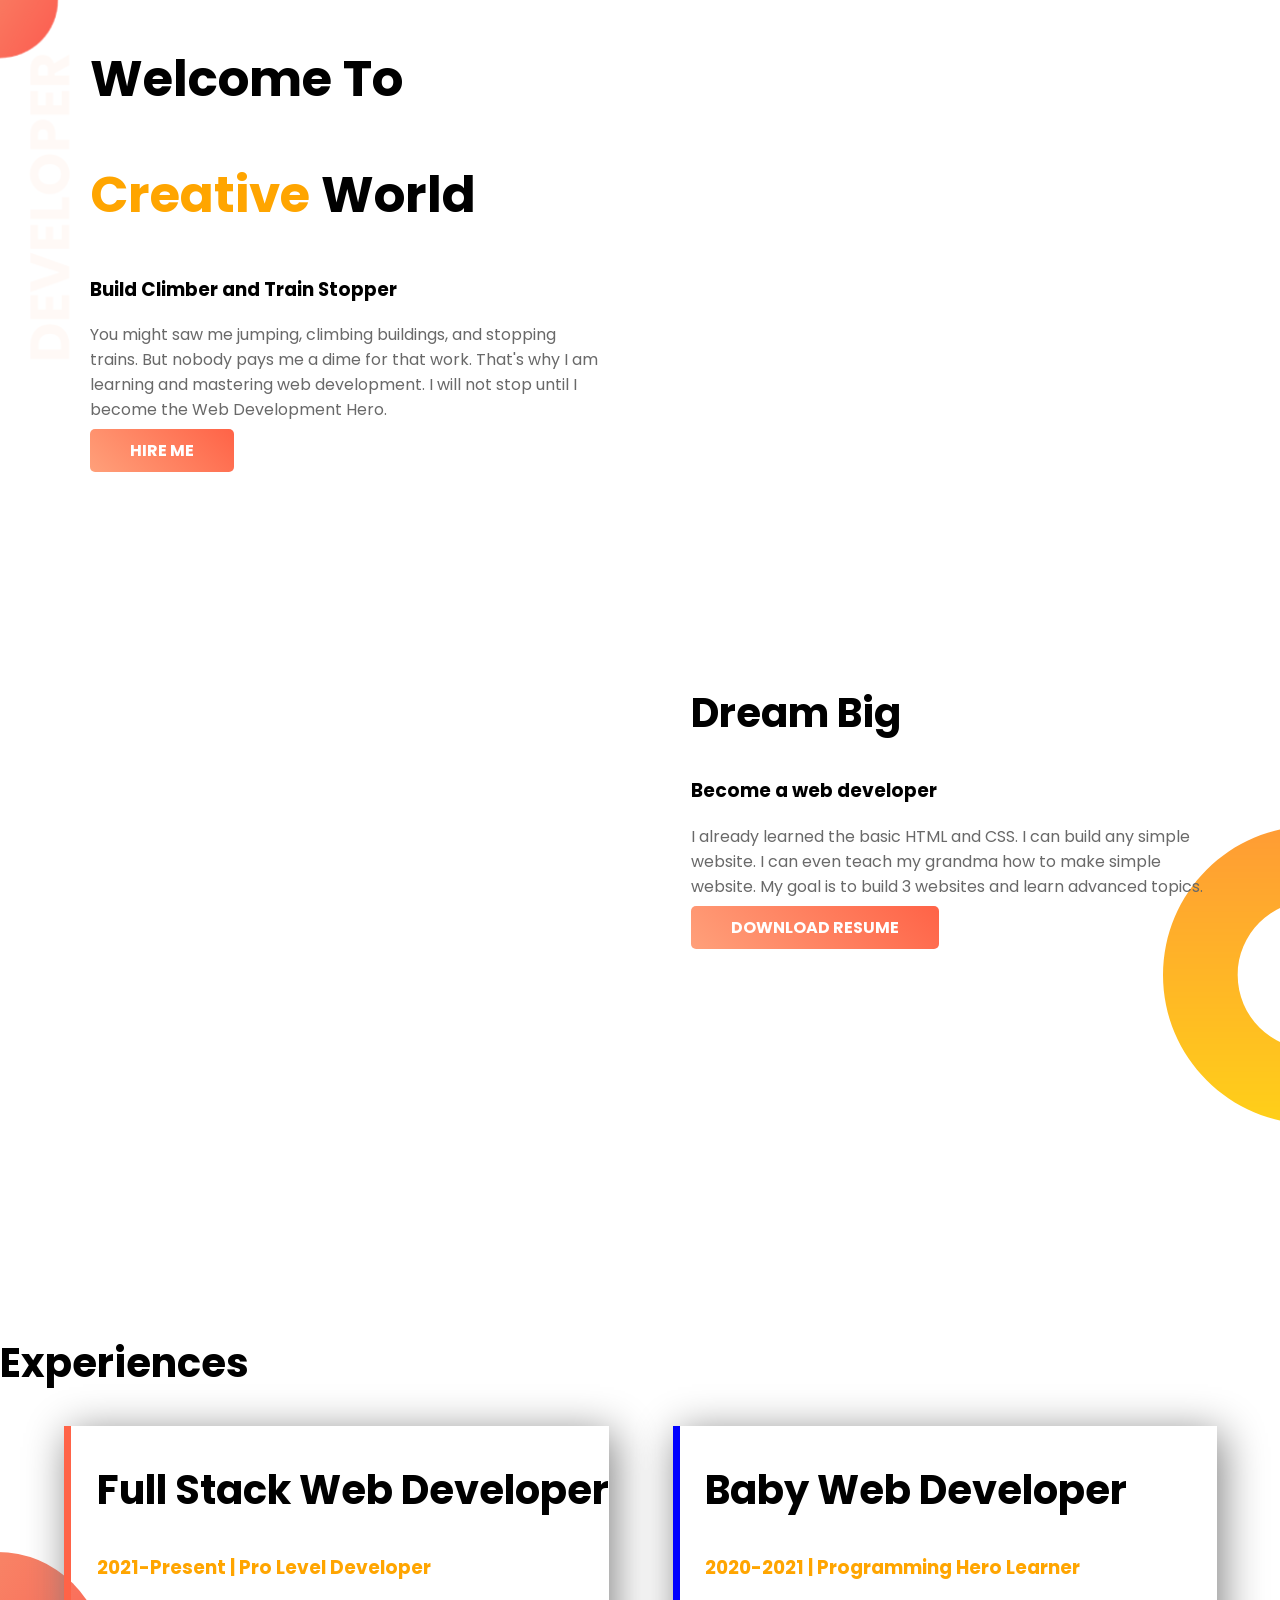
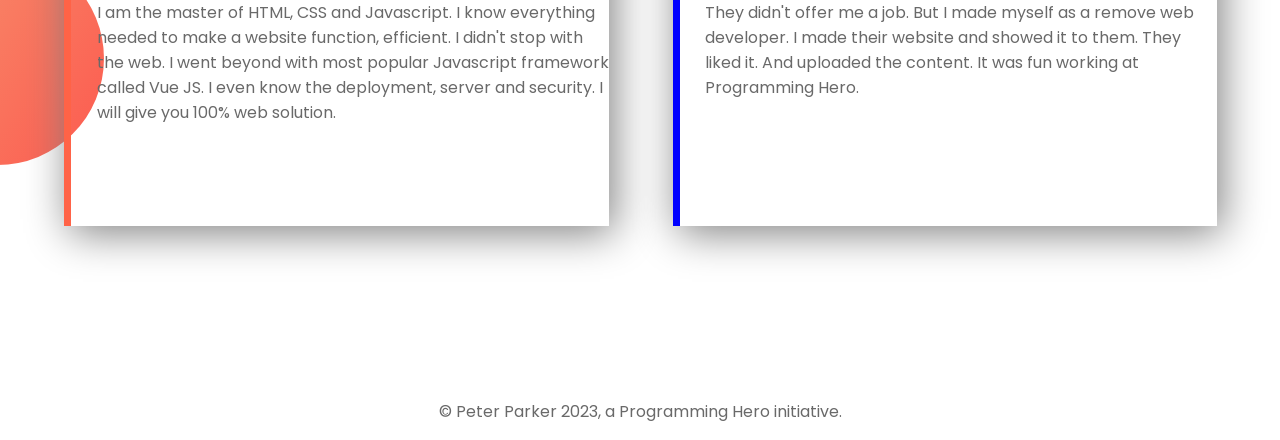
==== index.html @ ea823a9e "first commit" ====
<!DOCTYPE html>
<html lang="en">
<head>
    <meta charset="UTF-8">
    <meta name="viewport" content="width=device-width, initial-scale=1.0">
    <meta http-equiv="X-UA-Compatible" content="ie=edge">
    <title>SAYED RAMJAN ISLAM - Freelance Web Designer in Bangladesh</title>
    <link href="https://fonts.googleapis.com/css?family=Poppins&display=swap" rel="stylesheet">
    <link rel="stylesheet" href="style.css">
</head>
<body>
    <section class="top-banner">
        <div class="half-width">
            <h1>Welcome To</h1>
            <h1><span>Creative</span> World</h1>
            <h3>Build Climber and Train Stopper</h3>
            <p>You might saw me jumping, climbing buildings, and stopping trains. But nobody pays me a dime for that work. That's why I am learning and mastering web development. I will not stop until I become the Web Development Hero.</p>
            <a class="anchor-button" target="_blank" href="https://www.linkedin.com/company/programminghero/">HIRE ME</a>
        </div>
        <div class="half-width">
            <img src="images/jhankar.png" alt="">
        </div>
    </section>
    <section class="dream-area">
        <div class="half-width">
            <img src="images/jhankar2.png" alt="">
        </div>
        <div class="half-width">
            <h2>Dream Big</h2>
            <h3>Become a web developer</h3>
            <p>I already learned the basic HTML and CSS. I can build any simple website. I can even teach my grandma how to make simple website. My goal is to build 3 websites and learn advanced topics.</p>
            <a class="anchor-button" href="">DOWNLOAD RESUME</a>
        </div>
    </section>
    <section class="experience-area">
        <h2>Experiences</h2>
        <div class="half-width" id="full-stack">
            <h2>Full Stack Web Developer</h2>
            <h3>2021-Present | Pro Level Developer</h3>
            <p>I am the master of HTML, CSS and Javascript. I know everything needed to make a website function, efficient. I didn't stop with the web. I went beyond with most popular Javascript framework called Vue JS. I even know the deployment, server and security. I will give you 100% web solution.</p>
        </div>
        <div class="half-width" id="baby-web">
            <h2>Baby Web Developer</h2>
            <h3>2020-2021 | Programming Hero Learner</h3>
            <p>They didn't offer me a job. But I made myself as a remove web developer. I made their website and showed it to them. They liked it. And uploaded the content. It was fun working at Programming Hero.</p>
        </div>
    </section>
    <footer>
        <p>© Peter Parker 2023, a Programming Hero initiative.</p>
    </footer>
</body>
</html>
---- style.css ----
body{
    margin: 0;
    font-family: 'Poppins', sans-serif;
}
section{
    height: 500px;
    padding-bottom: 150px;
}
.top-banner{
    background-image: url("images/top-banner.png");
    background-repeat: no-repeat;
}
.half-width{
    width:40%;
    float: left;
    margin-left: 5%;
    padding-left: 2%;
}
h1{
    font-size: 50px;
}
h1 span{
    color: orange;
}
.half-width img{
    width: 100%;
}
.anchor-button{
    text-decoration: none;
    background: linear-gradient(45deg, lightsalmon, tomato);
    padding: 10px 40px;
    border-radius: 5px;
    color: white;
    font-weight: 700;
}
p{
    color: dimgray;
}
.dream-area{
    background-image: url("images/dream-bg.png");
    background-repeat: no-repeat;
    background-position: right;
}
h2{
    font-size: 40px;
}
.experience-area{
    background-image: url("images/exp-bg.png");
    background-repeat: no-repeat;
    background-position: left;
}
.experience-area h3{
    color: orange;
}

.experience-area div{
    box-shadow: 5px 7px 40px gray;
    height: 80%;
}
#full-stack{
    border-left: 7px solid tomato;
}
#baby-web{
    border-left: 7px solid;
    border-image: linear-gradient(blue 100%, cyan 100%);
    border-image-slice: 1;
}
footer p{
    text-align: center;
}
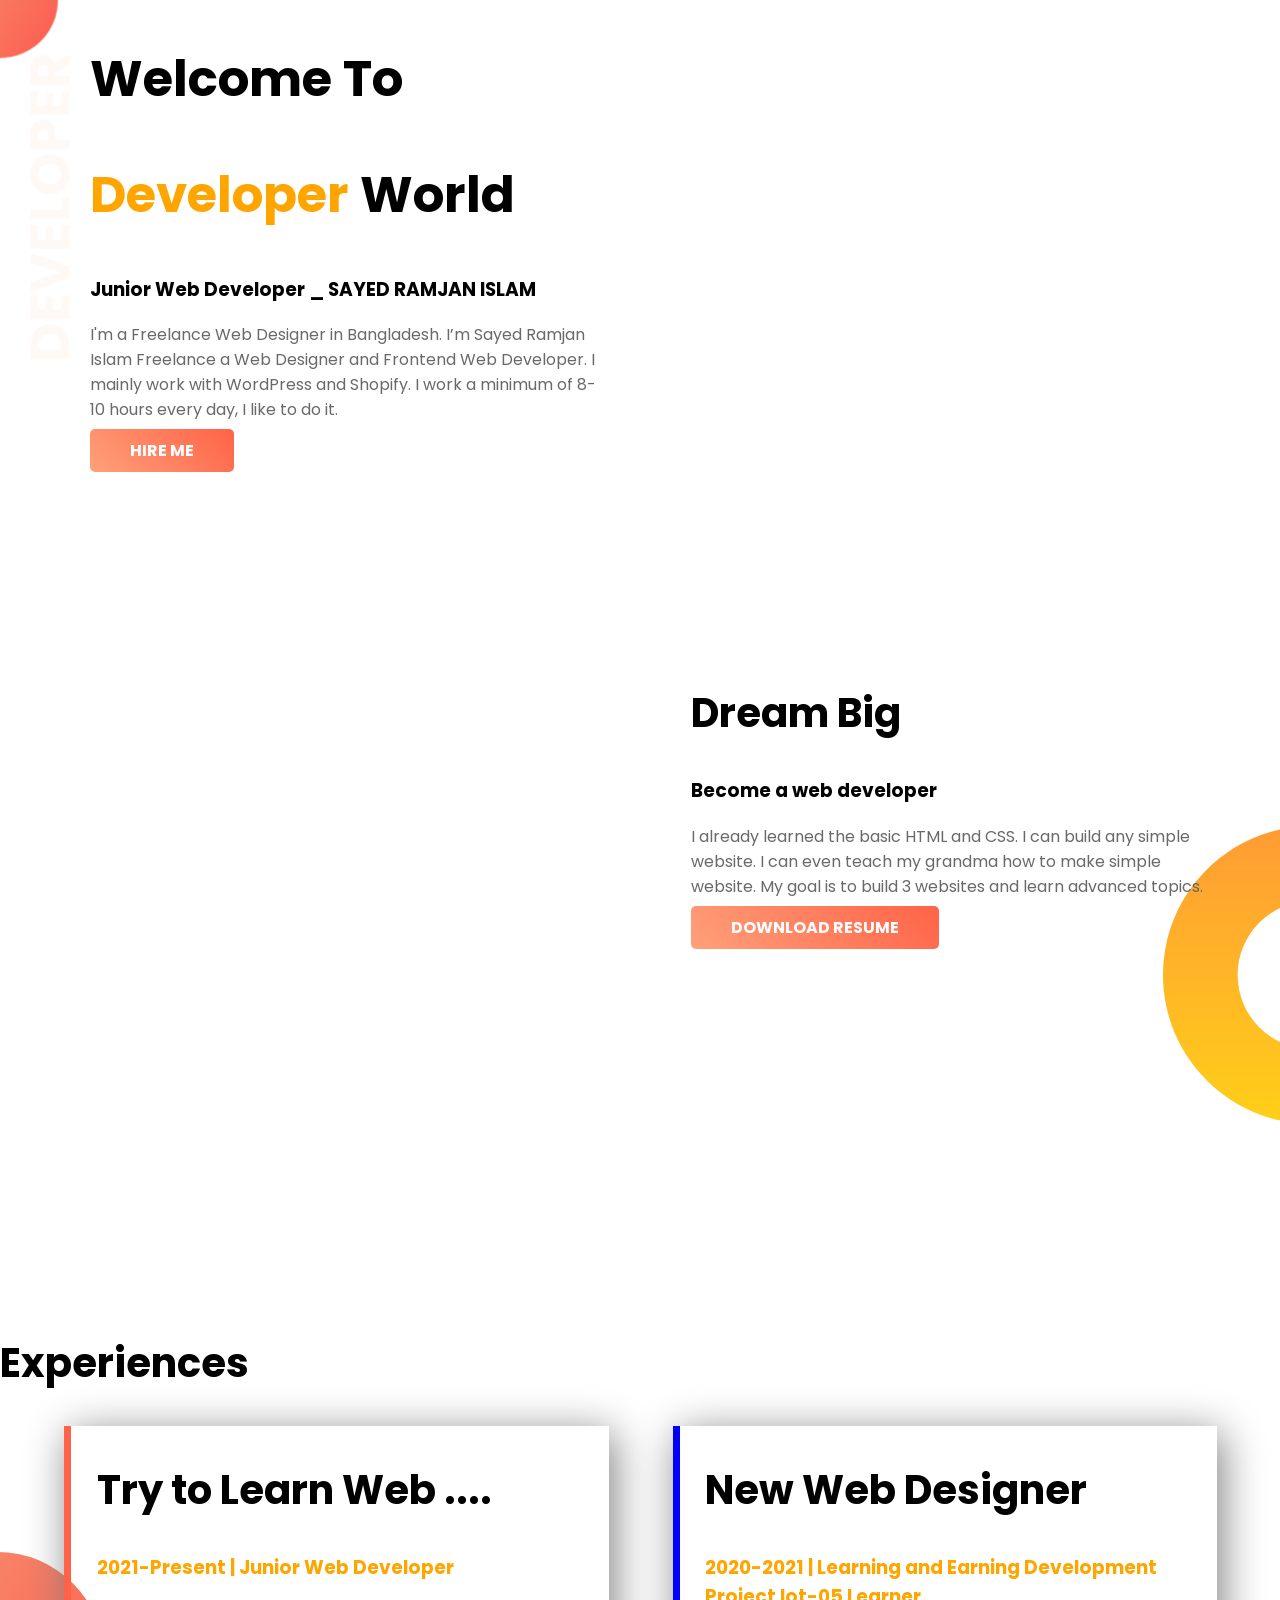
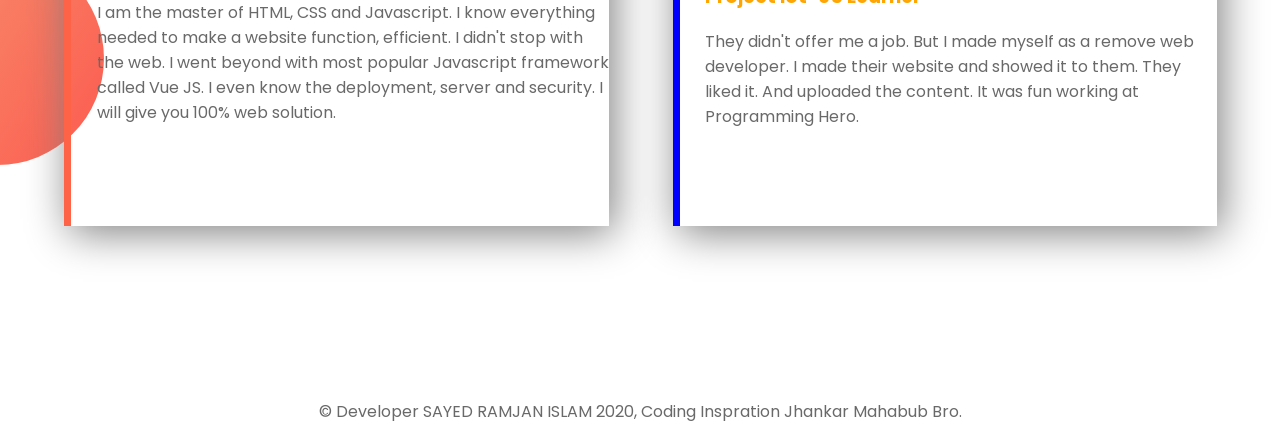
==== commit c108cd70: "first commit" ====
--- a/index.html
+++ b/index.html
@@ -12,10 +12,12 @@
     <section class="top-banner">
         <div class="half-width">
             <h1>Welcome To</h1>
-            <h1><span>Creative</span> World</h1>
-            <h3>Build Climber and Train Stopper</h3>
-            <p>You might saw me jumping, climbing buildings, and stopping trains. But nobody pays me a dime for that work. That's why I am learning and mastering web development. I will not stop until I become the Web Development Hero.</p>
-            <a class="anchor-button" target="_blank" href="https://www.linkedin.com/company/programminghero/">HIRE ME</a>
+            <h1><span>Developer</span> World</h1>
+            <h3>Junior Web Developer _ SAYED RAMJAN ISLAM</h3>
+            <p>I'm a Freelance Web Designer in Bangladesh.
+
+                I’m Sayed Ramjan Islam Freelance a Web Designer and Frontend Web Developer. I mainly work with WordPress and Shopify. I work a minimum of 8-10 hours every day, I like to do it.</p>
+            <a class="anchor-button" target="_blank" href="https://www.linkedin.com/in/sayedramjanislam">HIRE ME</a>
         </div>
         <div class="half-width">
             <img src="images/jhankar.png" alt="">
@@ -35,18 +37,18 @@
     <section class="experience-area">
         <h2>Experiences</h2>
         <div class="half-width" id="full-stack">
-            <h2>Full Stack Web Developer</h2>
-            <h3>2021-Present | Pro Level Developer</h3>
+            <h2>Try to Learn Web ....</h2>
+            <h3>2021-Present | Junior Web Developer</h3>
             <p>I am the master of HTML, CSS and Javascript. I know everything needed to make a website function, efficient. I didn't stop with the web. I went beyond with most popular Javascript framework called Vue JS. I even know the deployment, server and security. I will give you 100% web solution.</p>
         </div>
         <div class="half-width" id="baby-web">
-            <h2>Baby Web Developer</h2>
-            <h3>2020-2021 | Programming Hero Learner</h3>
+            <h2>New Web Designer</h2>
+            <h3>2020-2021 | Learning and Earning Development Project lot-05 Learner</h3>
             <p>They didn't offer me a job. But I made myself as a remove web developer. I made their website and showed it to them. They liked it. And uploaded the content. It was fun working at Programming Hero.</p>
         </div>
     </section>
     <footer>
-        <p>© Peter Parker 2023, a Programming Hero initiative.</p>
+        <p>© Developer SAYED RAMJAN ISLAM 2020, Coding Inspration Jhankar Mahabub Bro.</p>
     </footer>
 </body>
 </html>
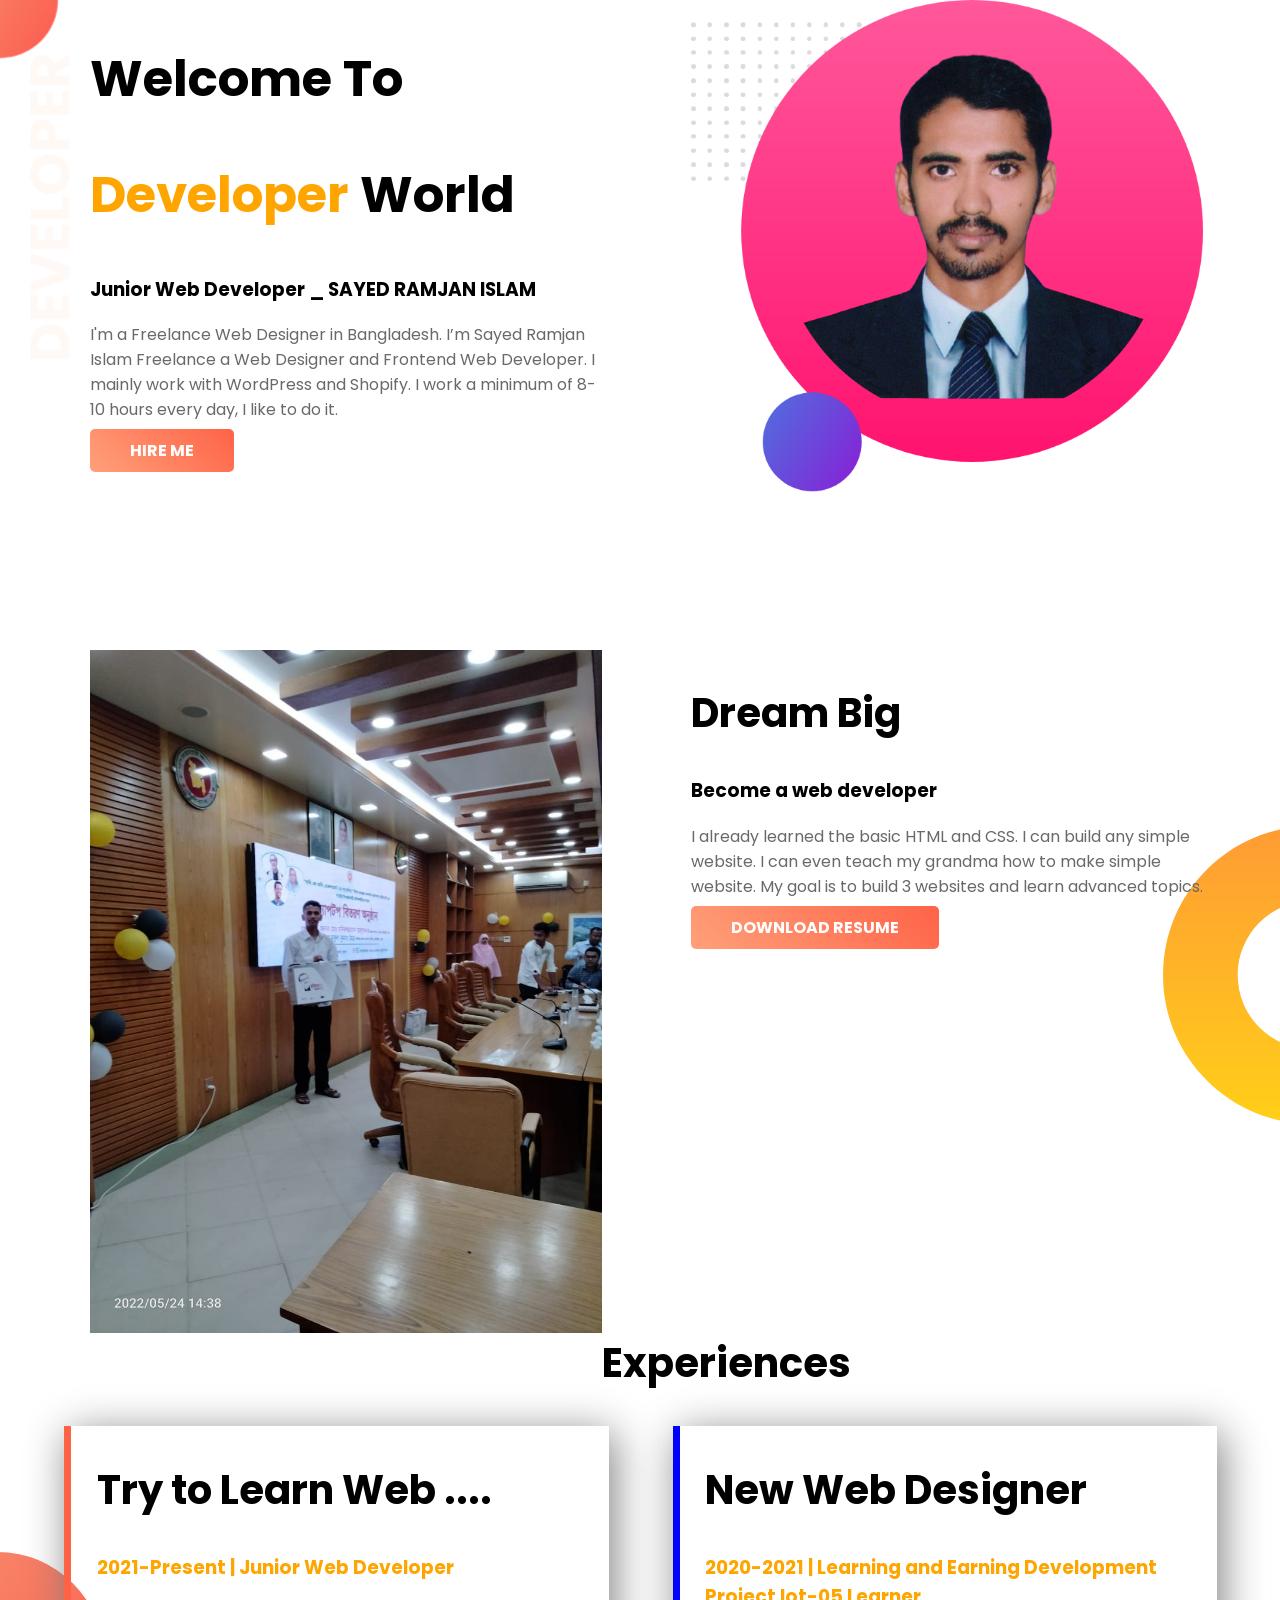
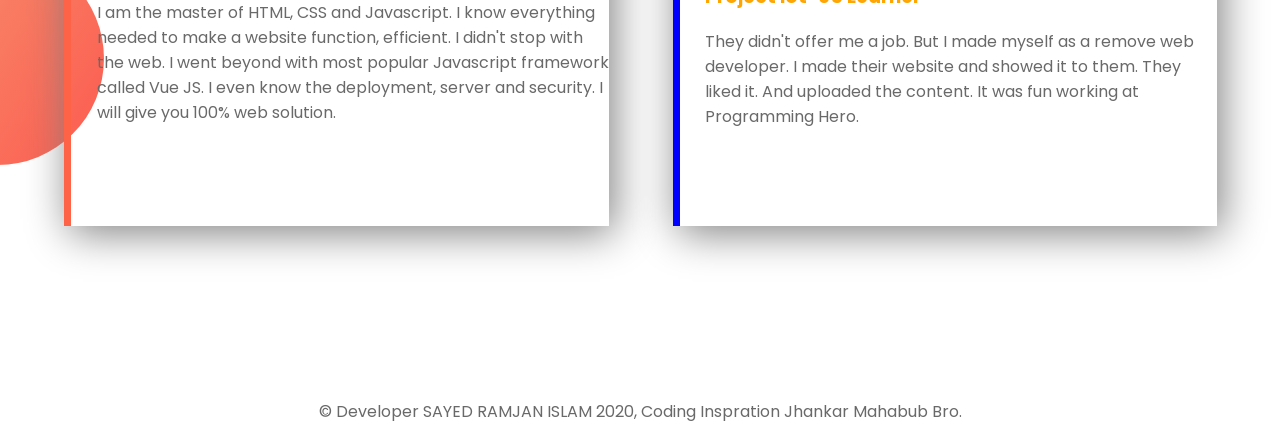
==== commit 558ca36c: "first commit" ====
--- a/index.html
+++ b/index.html
@@ -20,18 +20,18 @@
             <a class="anchor-button" target="_blank" href="https://www.linkedin.com/in/sayedramjanislam">HIRE ME</a>
         </div>
         <div class="half-width">
-            <img src="images/jhankar.png" alt="">
+            <img src="images/ramjanislam.png" alt="">
         </div>
     </section>
     <section class="dream-area">
         <div class="half-width">
-            <img src="images/jhankar2.png" alt="">
+            <img src="images/ramjanislam2.jpg" alt="">
         </div>
         <div class="half-width">
             <h2>Dream Big</h2>
             <h3>Become a web developer</h3>
             <p>I already learned the basic HTML and CSS. I can build any simple website. I can even teach my grandma how to make simple website. My goal is to build 3 websites and learn advanced topics.</p>
-            <a class="anchor-button" href="">DOWNLOAD RESUME</a>
+            <a class="anchor-button" href="#">DOWNLOAD RESUME</a>
         </div>
     </section>
     <section class="experience-area">
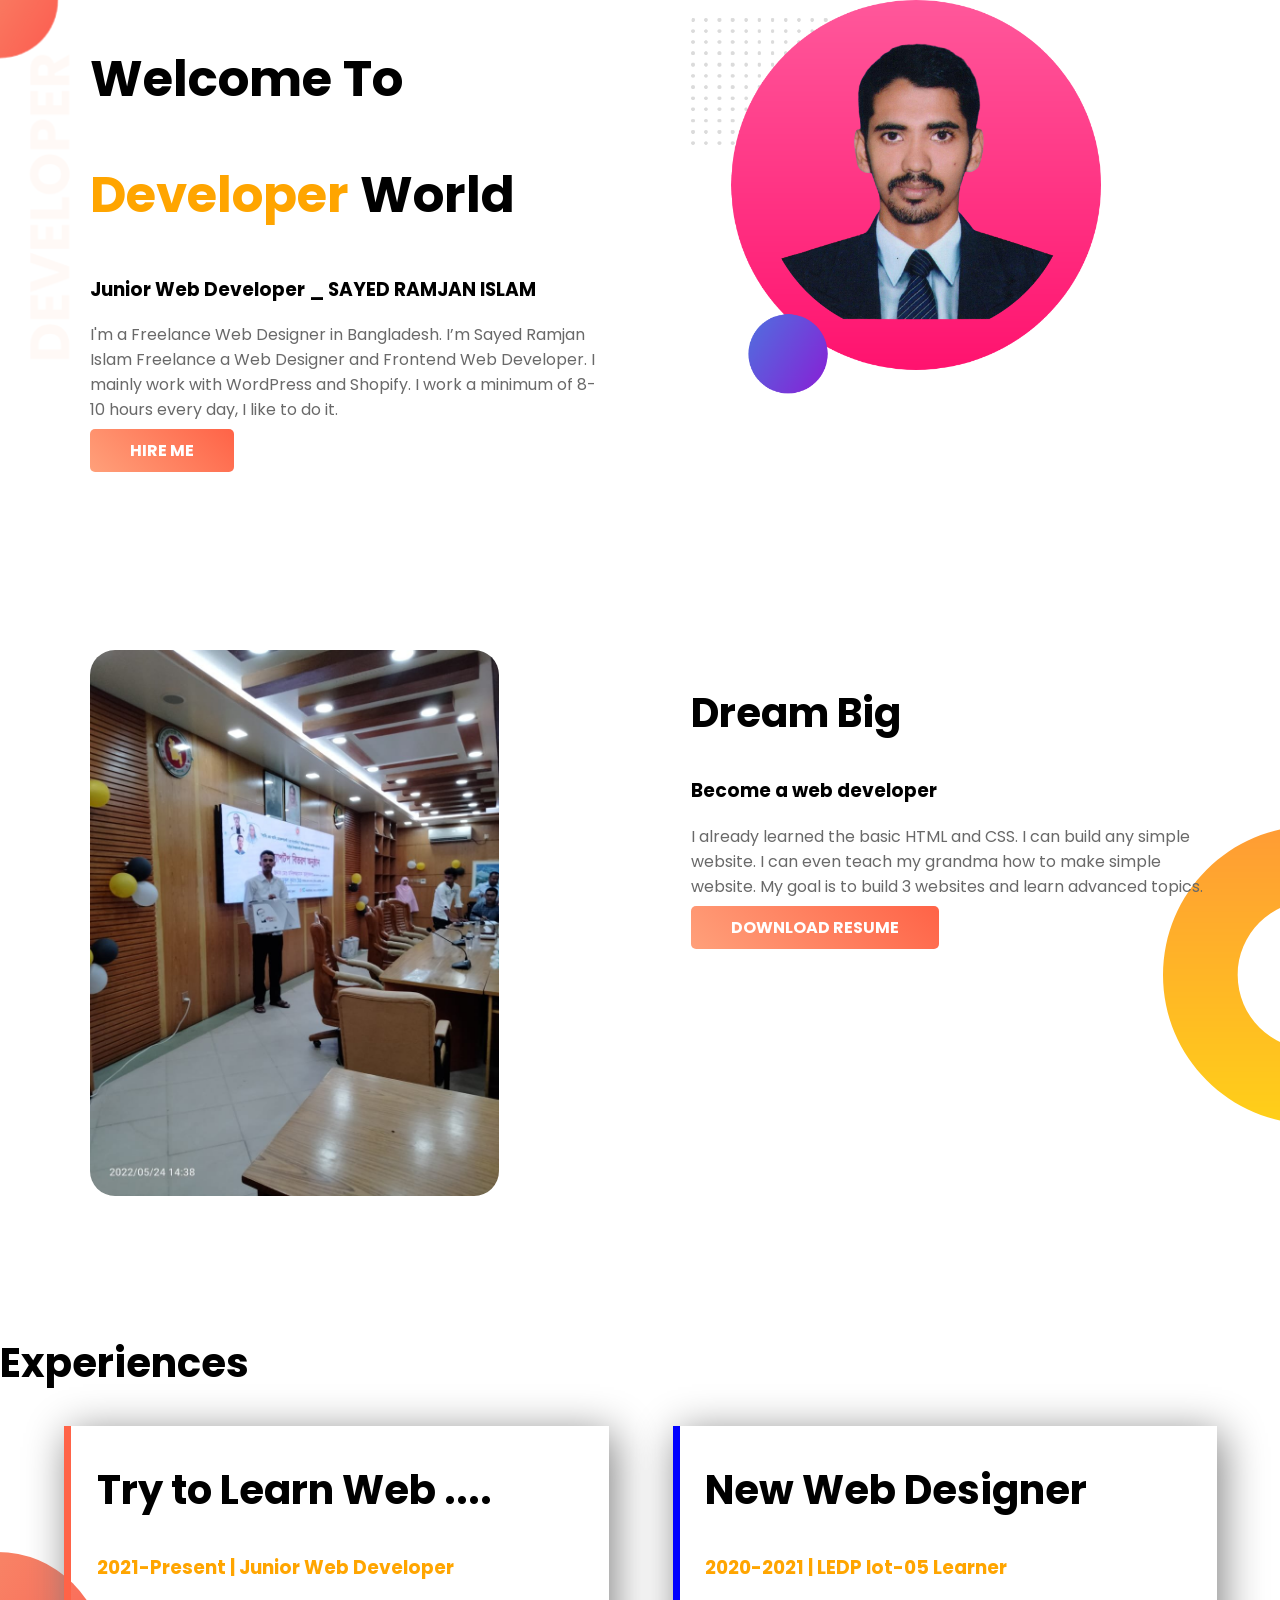
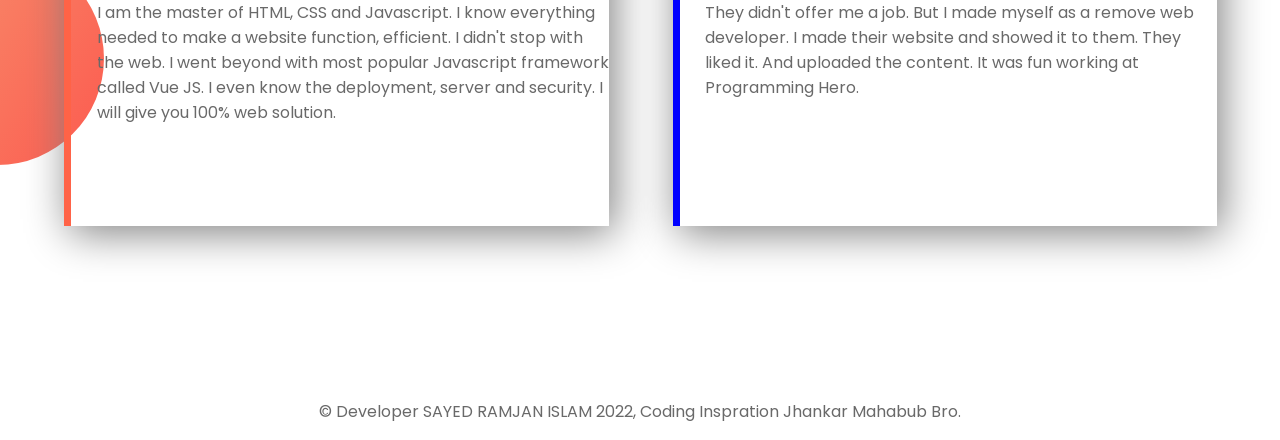
==== commit 387d118f: "first commit" ====
--- a/index.html
+++ b/index.html
@@ -43,12 +43,12 @@
         </div>
         <div class="half-width" id="baby-web">
             <h2>New Web Designer</h2>
-            <h3>2020-2021 | Learning and Earning Development Project lot-05 Learner</h3>
+            <h3>2020-2021 | LEDP lot-05 Learner</h3>
             <p>They didn't offer me a job. But I made myself as a remove web developer. I made their website and showed it to them. They liked it. And uploaded the content. It was fun working at Programming Hero.</p>
         </div>
     </section>
     <footer>
-        <p>© Developer SAYED RAMJAN ISLAM 2020, Coding Inspration Jhankar Mahabub Bro.</p>
+        <p>© Developer SAYED RAMJAN ISLAM 2022, Coding Inspration Jhankar Mahabub Bro.</p>
     </footer>
 </body>
 </html>
--- a/style.css
+++ b/style.css
@@ -23,7 +23,8 @@
     color: orange;
 }
 .half-width img{
-    width: 100%;
+    width: 80%;
+    border-radius: 25px;
 }
 .anchor-button{
     text-decoration: none;
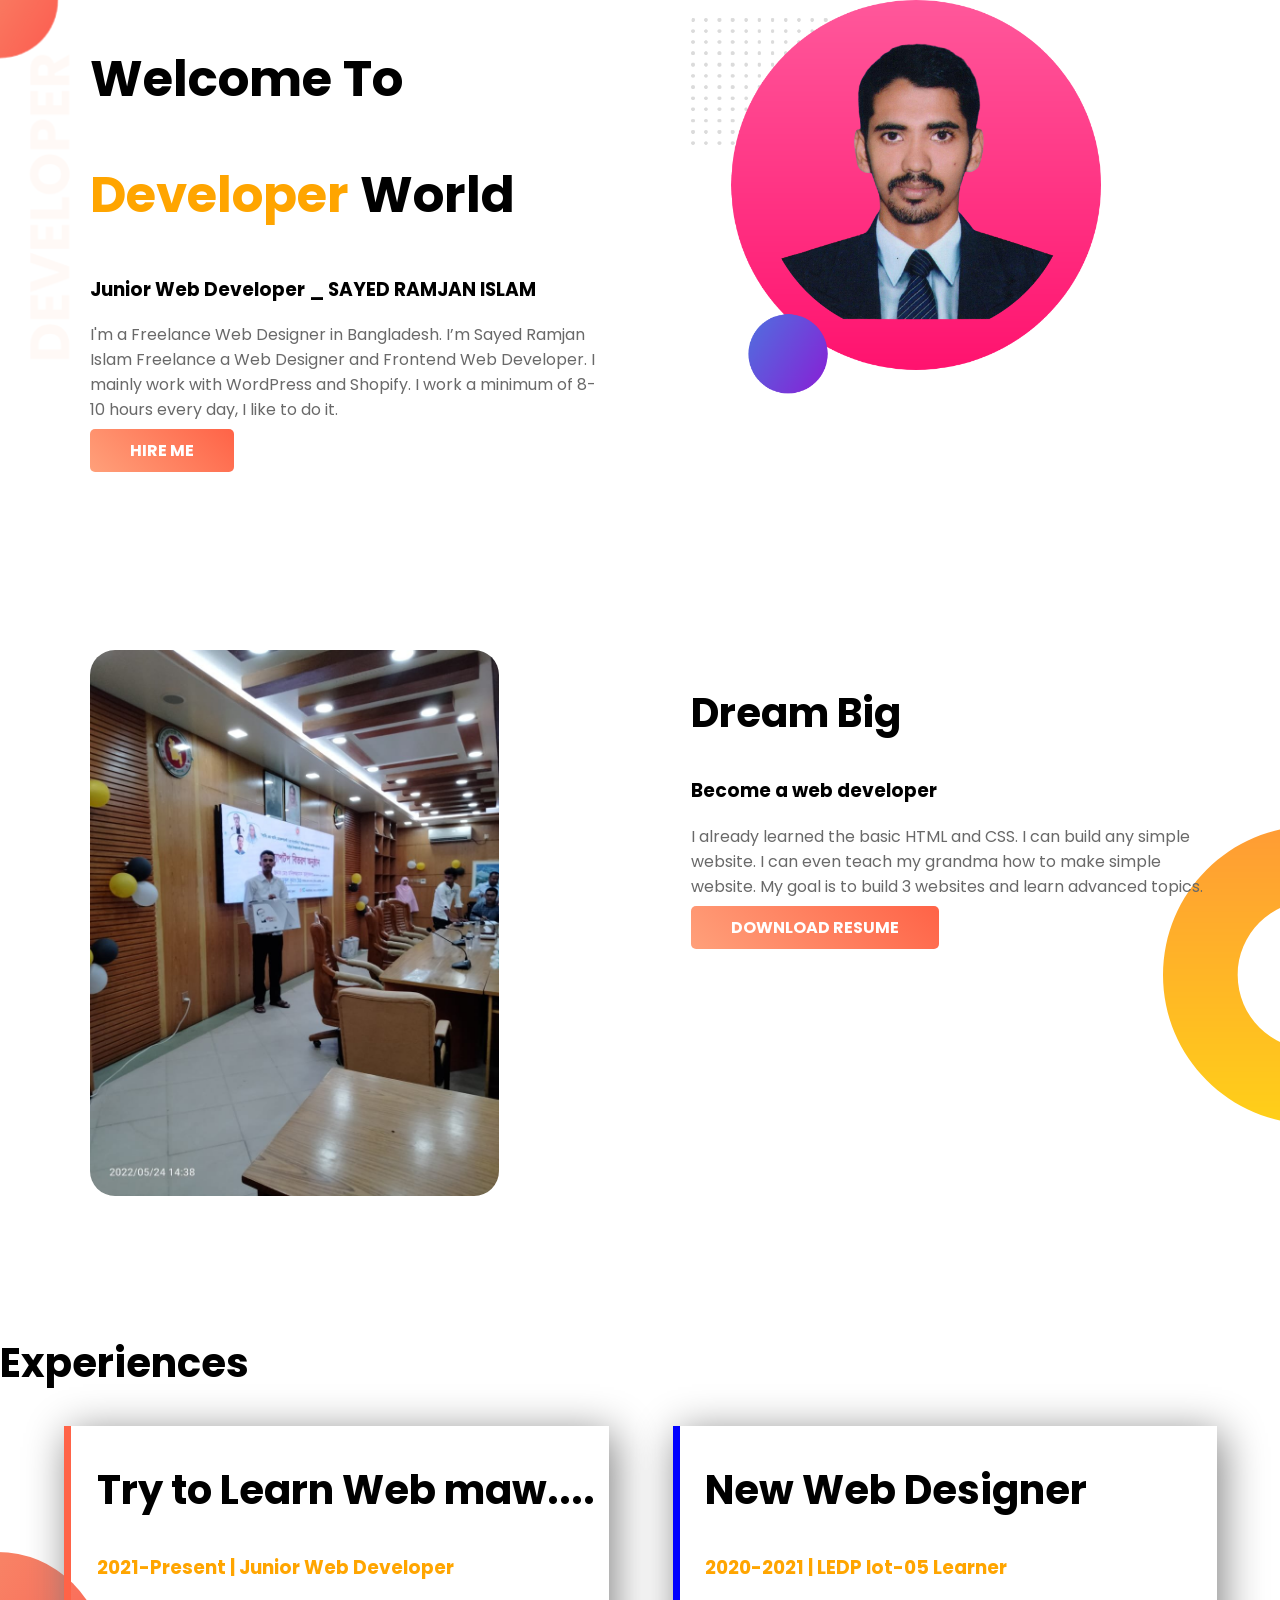
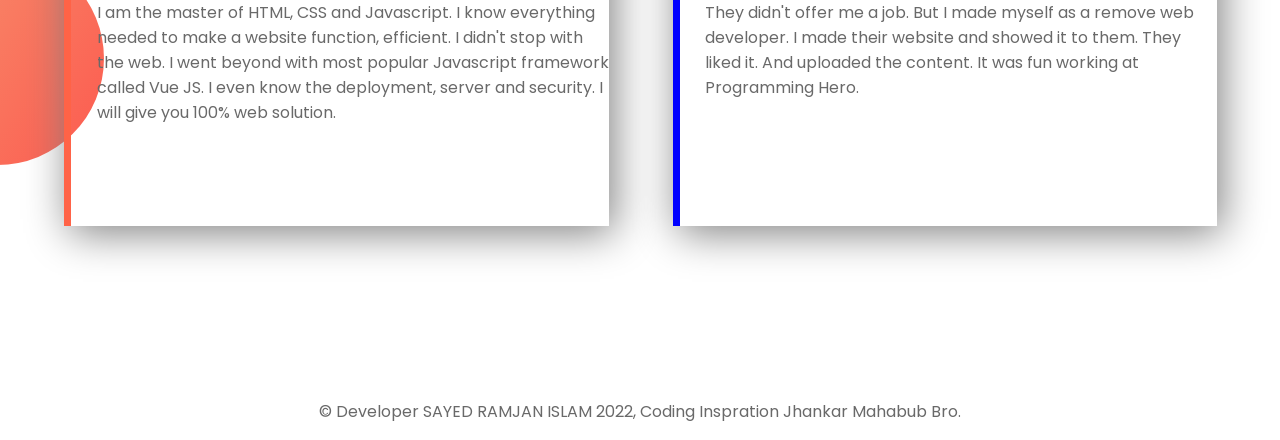
==== commit d66920cb: "maw" ====
--- a/index.html
+++ b/index.html
@@ -37,7 +37,7 @@
     <section class="experience-area">
         <h2>Experiences</h2>
         <div class="half-width" id="full-stack">
-            <h2>Try to Learn Web ....</h2>
+            <h2>Try to Learn Web maw....</h2>
             <h3>2021-Present | Junior Web Developer</h3>
             <p>I am the master of HTML, CSS and Javascript. I know everything needed to make a website function, efficient. I didn't stop with the web. I went beyond with most popular Javascript framework called Vue JS. I even know the deployment, server and security. I will give you 100% web solution.</p>
         </div>
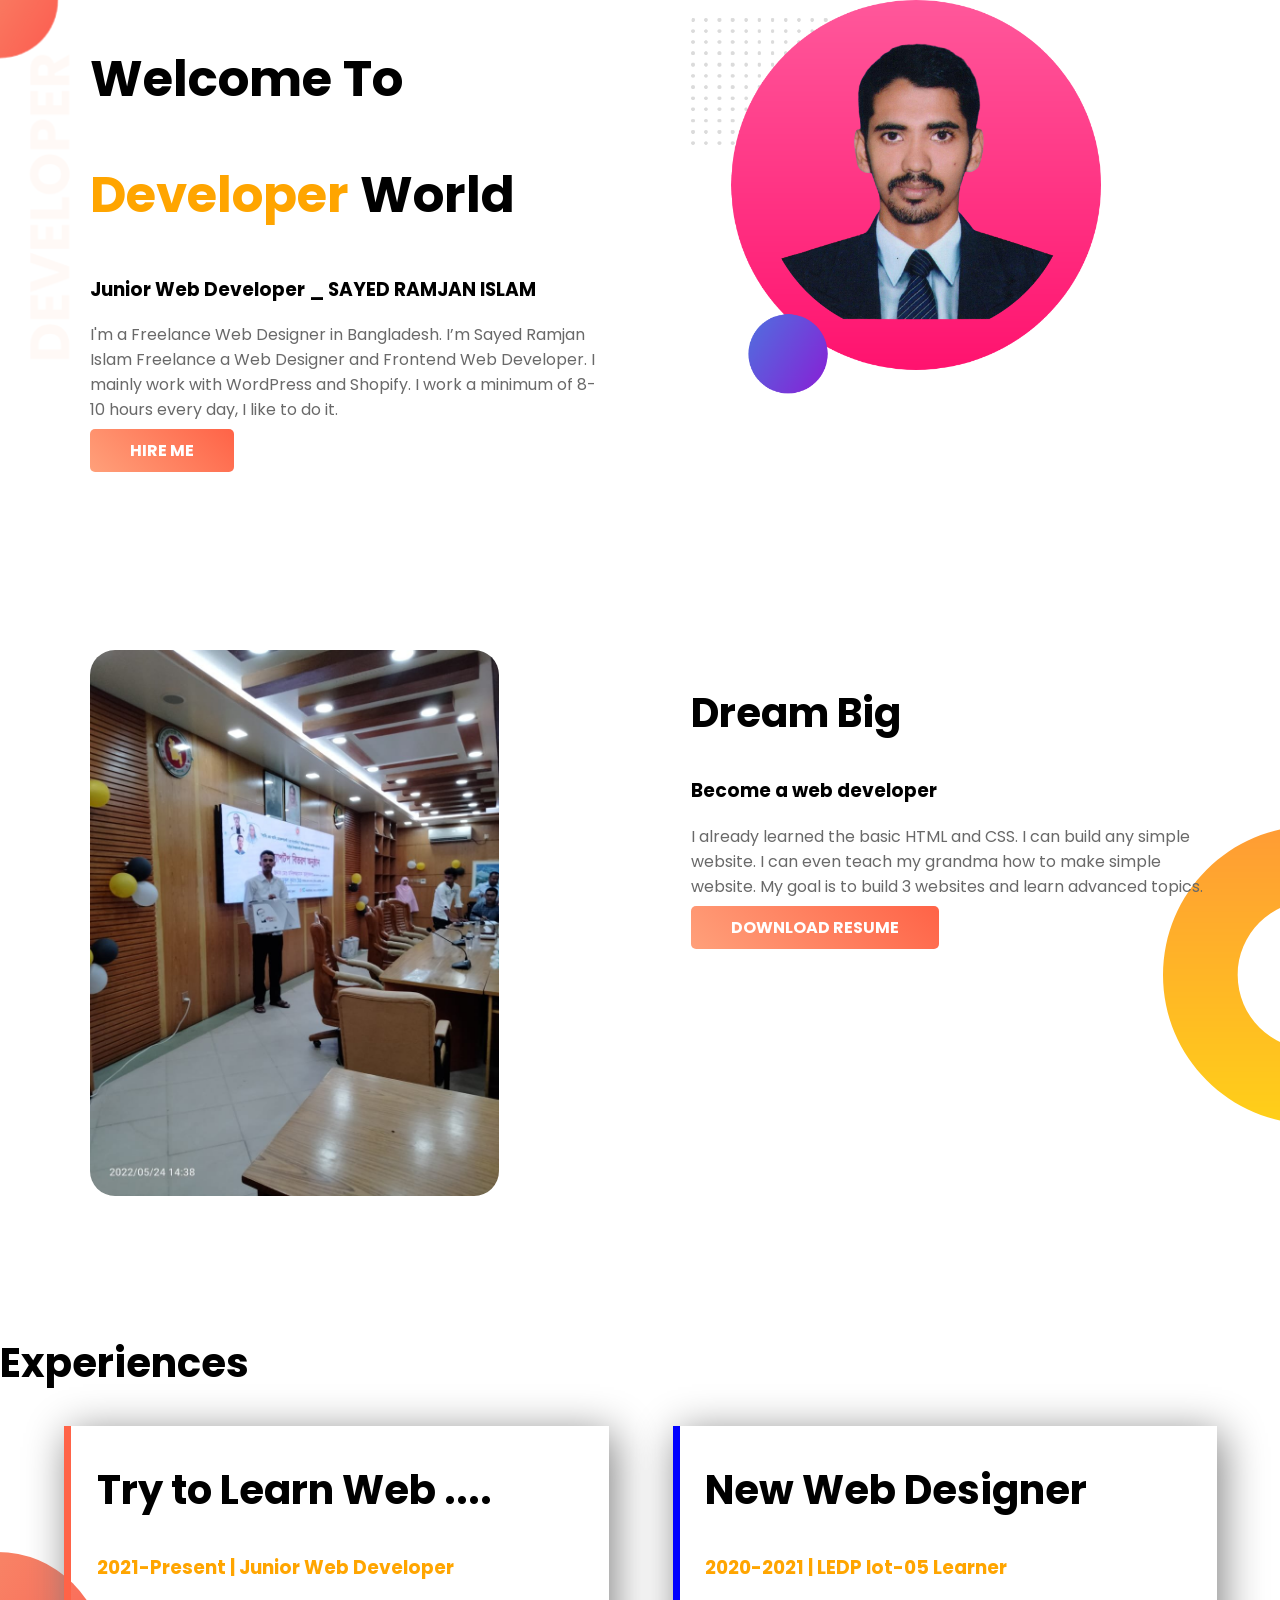
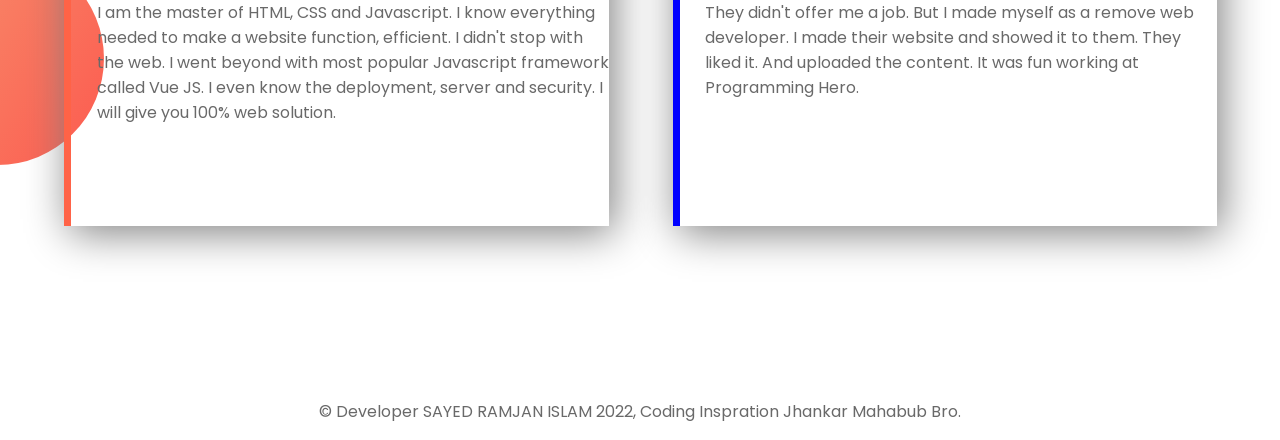
==== commit 20151c32: "remove" ====
--- a/index.html
+++ b/index.html
@@ -37,7 +37,7 @@
     <section class="experience-area">
         <h2>Experiences</h2>
         <div class="half-width" id="full-stack">
-            <h2>Try to Learn Web maw....</h2>
+            <h2>Try to Learn Web ....</h2>
             <h3>2021-Present | Junior Web Developer</h3>
             <p>I am the master of HTML, CSS and Javascript. I know everything needed to make a website function, efficient. I didn't stop with the web. I went beyond with most popular Javascript framework called Vue JS. I even know the deployment, server and security. I will give you 100% web solution.</p>
         </div>
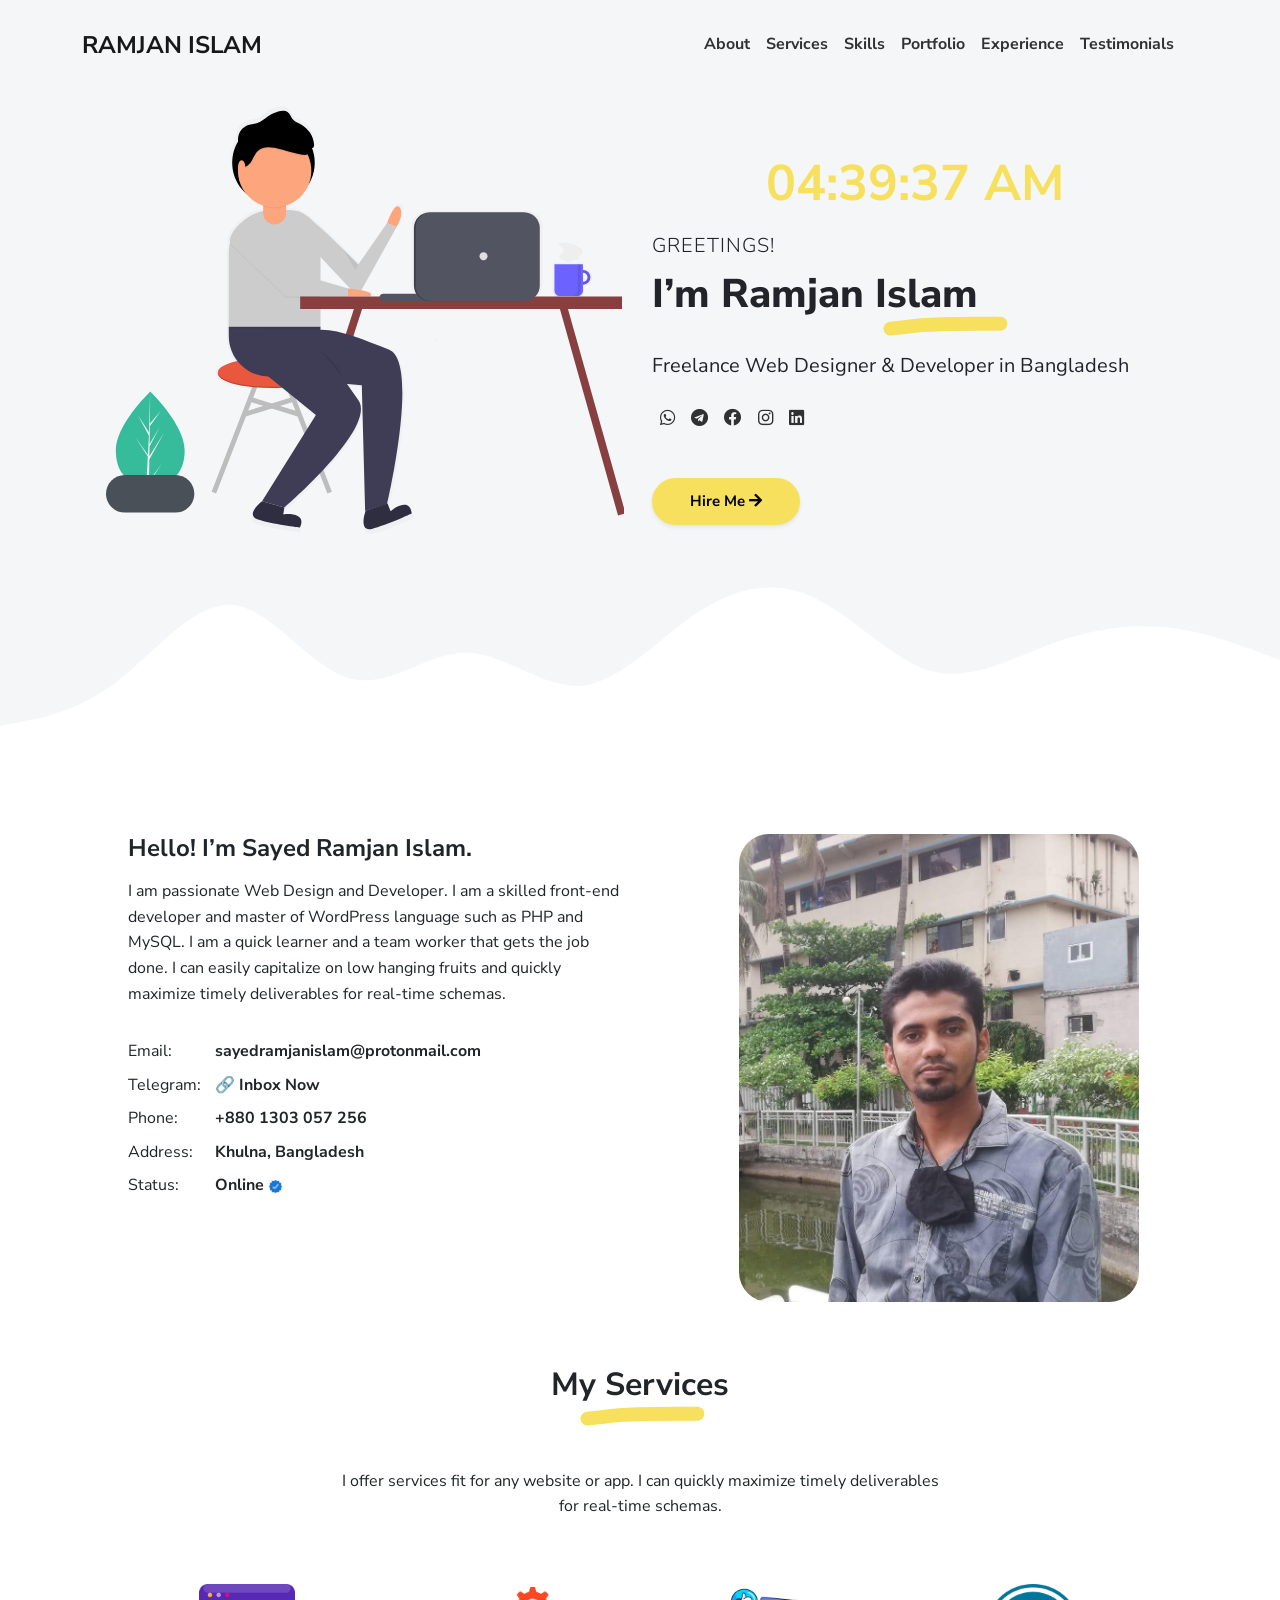
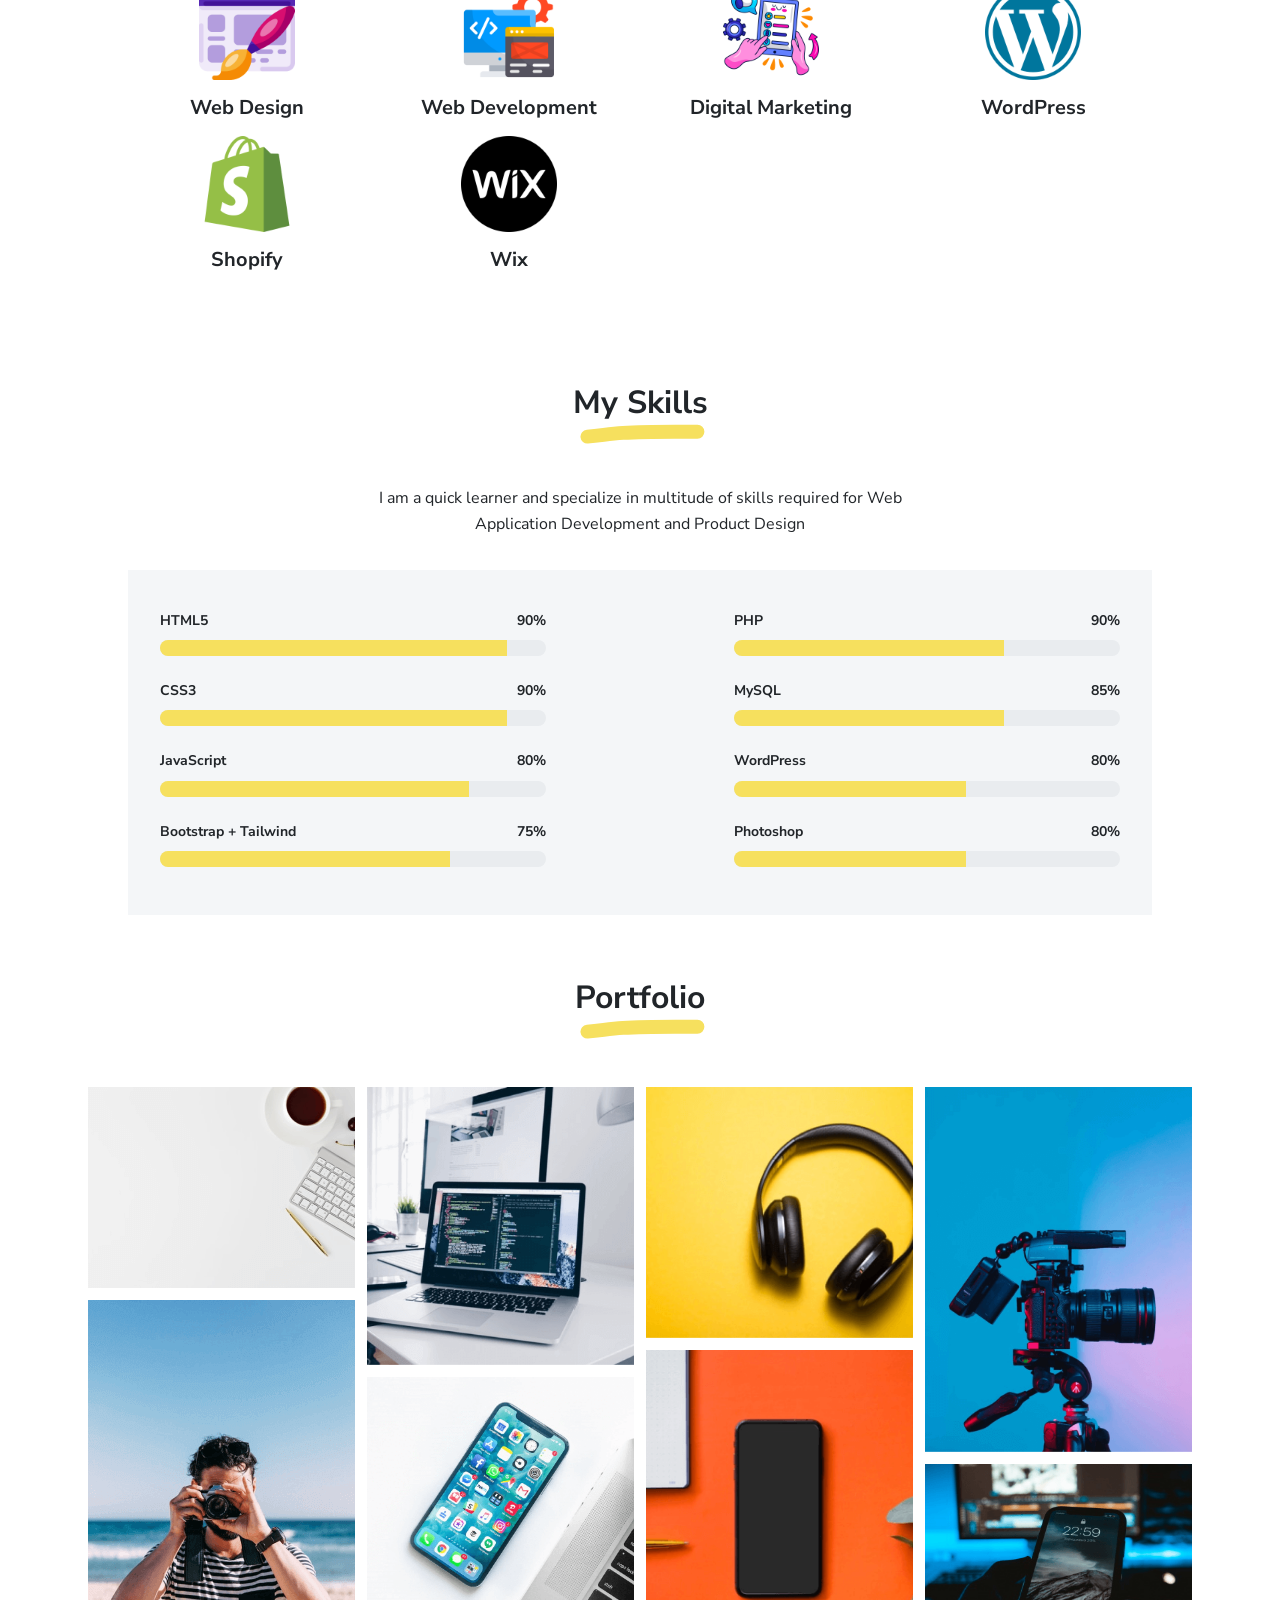
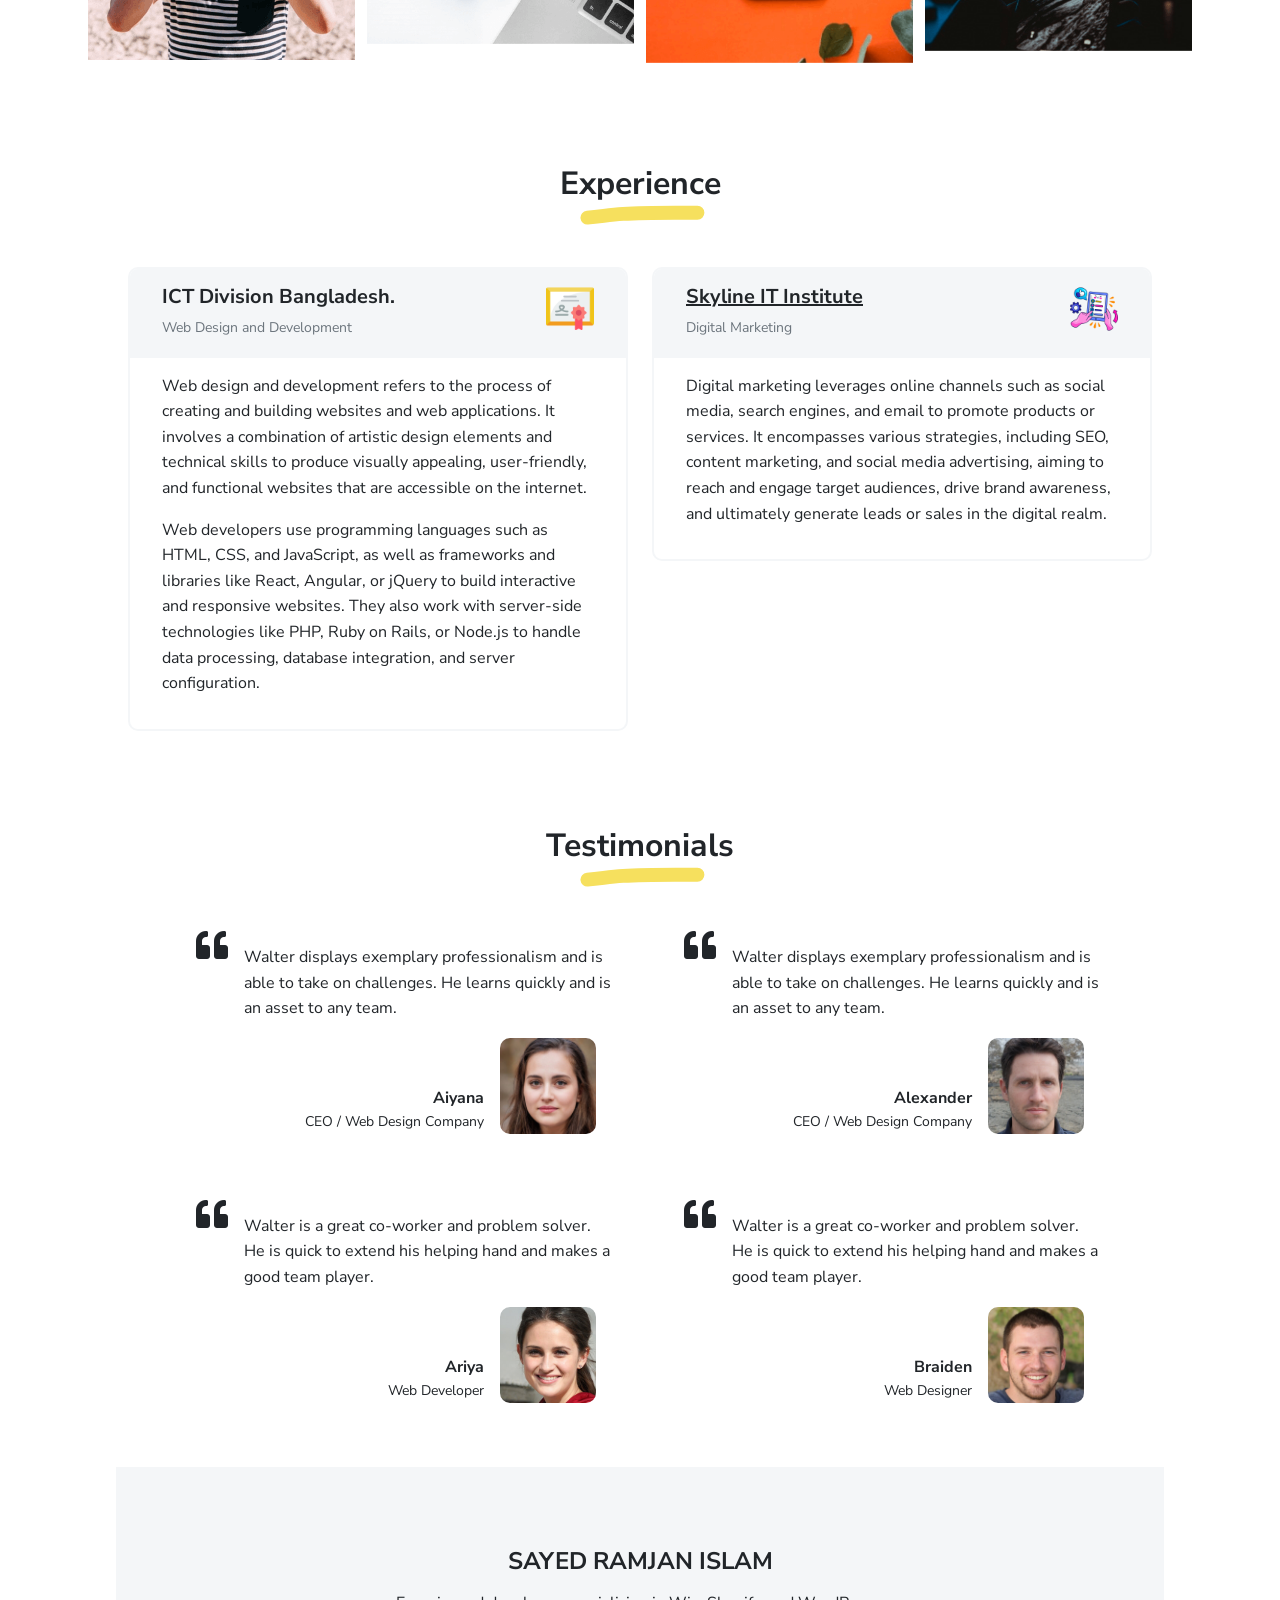
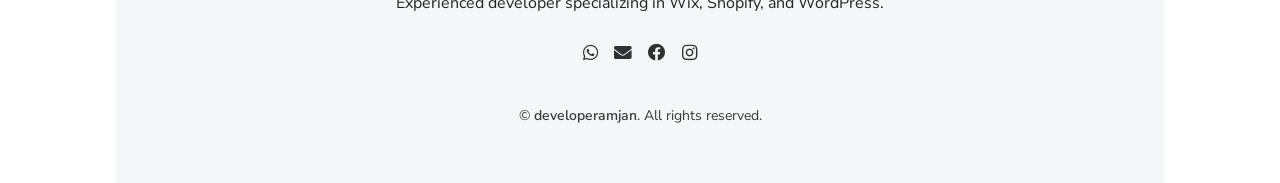
==== commit 3a6493c6: "new" ====
--- a/index.html
+++ b/index.html
@@ -1,54 +1,452 @@
 <!DOCTYPE html>
-<html lang="en">
-<head>
+<html lang="en-US">
+  <head>
     <meta charset="UTF-8">
-    <meta name="viewport" content="width=device-width, initial-scale=1.0">
-    <meta http-equiv="X-UA-Compatible" content="ie=edge">
-    <title>SAYED RAMJAN ISLAM - Freelance Web Designer in Bangladesh</title>
-    <link href="https://fonts.googleapis.com/css?family=Poppins&display=swap" rel="stylesheet">
-    <link rel="stylesheet" href="style.css">
-</head>
-<body>
-    <section class="top-banner">
-        <div class="half-width">
-            <h1>Welcome To</h1>
-            <h1><span>Developer</span> World</h1>
-            <h3>Junior Web Developer _ SAYED RAMJAN ISLAM</h3>
-            <p>I'm a Freelance Web Designer in Bangladesh.
+    <meta http-equiv="X-UA-Compatible" content="IE=edge">
+    <meta name="viewport" content="width=device-width, initial-scale=1">
+    <title>SAYED RAMJAN ISLAM – Freelance Web Developer in Bangladesh</title>
+    <link rel="preconnect" href="https://fonts.gstatic.com" crossorigin="crossorigin"/>
+    <link rel="preload" as="style" href="https://fonts.googleapis.com/css2?family=Nunito+Sans:wght@300;400;700;800&amp;display=swap"/>
+    <link rel="stylesheet" href="https://fonts.googleapis.com/css2?family=Nunito+Sans:wght@300;400;700;800&amp;display=swap" media="print" onload="this.media='all'"/>
+    <noscript>
+      <link rel="stylesheet" href="https://fonts.googleapis.com/css2?family=Nunito+Sans:wght@300;400;700;800&amp;display=swap"/>
+    </noscript>
+    <link href="./css/font-awesome/css/all.min.css?ver=1.2.0" rel="stylesheet">
+    <link href="./css/bootstrap-icons/bootstrap-icons.css?ver=1.2.0" rel="stylesheet">
+    <link href="./css/bootstrap.min.css?ver=1.2.0" rel="stylesheet">
+    <link href="./css/aos.css?ver=1.2.0" rel="stylesheet">
+    <link href="./css/main.css?ver=1.2.0" rel="stylesheet">
+    <noscript>
+      <style type="text/css">
+        [data-aos] {
+            opacity: 1 !important;
+            transform: translate(0) scale(1) !important;
+        }
+      </style>
+    </noscript>
+  </head>
+  <body id="top">
+    <header class="bg-light">
+      <nav class="navbar navbar-expand-lg navbar-light bg-light" id="header-nav" role="navigation">
+        <div class="container"><a class="link-dark navbar-brand site-title mb-0" href="https://sayedramjanislam.github.io/developer-profile/"> RAMJAN ISLAM </a>
+          <button class="navbar-toggler" type="button" data-bs-toggle="collapse" data-bs-target="#navbarSupportedContent" aria-controls="navbarSupportedContent" aria-expanded="false" aria-label="Toggle navigation"><span class="navbar-toggler-icon"></span></button>
+          <div class="collapse navbar-collapse" id="navbarSupportedContent">
+            <ul class="navbar-nav ms-auto me-2">
+              <li class="nav-item"><a class="nav-link" href="#about">About</a></li>
+              <li class="nav-item"><a class="nav-link" href="#services">Services</a></li>
+              <li class="nav-item"><a class="nav-link" href="#skills">Skills</a></li>
+              <li class="nav-item"><a class="nav-link" href="#portfolio">Portfolio</a></li>
+              <li class="nav-item"><a class="nav-link" href="#experience">Experience</a></li>
+              <li class="nav-item"><a class="nav-link" href="#testimonials">Testimonials</a></li>
+            </ul>
+          </div>
+        </div>
+      </nav>
+    </header>
+    <div class="page-content">
+      <div id="content">
+<header>
+  <div class="cover bg-light">
+    <div class="container px-3">
+      <div class="row">
+        <div class="col-lg-6 p-2"><img class="img-fluid" src="images/illustrations/hello3.svg" alt="hello"/></div>
+        <div class="col-lg-6">
+          <div class="mt-5">
+            <div>
+<style>
+    .clock 
+    {
+      font-size: 50px;
+      font-weight: bold;
+      color: #F6E05E; 
+      text-align: center;
+    }
+</style>
+    <div class="container">
+      <div class="row">
+        <div class="col-md-12">
+          <h1 class="clock" id="clock"></h1>
+        </div>
+      </div>
+    </div>
+<script>
+    function updateTime() 
+  {
+    var now = new Date();
+    var hours = now.getHours();
+    var minutes = now.getMinutes();
+    var seconds = now.getSeconds();
+            
+      var meridiem = "AM";
+        if (hours >= 12) 
+        { 
+          meridiem = "PM";
+        }
+            
+      hours = hours % 12;
+      hours = hours ? hours : 12; 
+      
+      // Convert 0 to 12
+            
+      hours = hours < 10 ? "0" + hours : hours;
+      minutes = minutes < 10 ? "0" + minutes : minutes;
+      seconds = seconds < 10 ? "0" + seconds : seconds;
+            
+      var timeString = hours + ":" + minutes + ":" + seconds + " " + meridiem;
+      document.getElementById("clock").innerHTML = timeString;
+  }
+            
+      // Update time every second
+          setInterval(updateTime, 1000);
+</script>
 
-                I’m Sayed Ramjan Islam Freelance a Web Designer and Frontend Web Developer. I mainly work with WordPress and Shopify. I work a minimum of 8-10 hours every day, I like to do it.</p>
-            <a class="anchor-button" target="_blank" href="https://www.linkedin.com/in/sayedramjanislam">HIRE ME</a>
-        </div>
-        <div class="half-width">
-            <img src="images/ramjanislam.png" alt="">
-        </div>
-    </section>
-    <section class="dream-area">
-        <div class="half-width">
-            <img src="images/ramjanislam2.jpg" alt="">
-        </div>
-        <div class="half-width">
-            <h2>Dream Big</h2>
-            <h3>Become a web developer</h3>
-            <p>I already learned the basic HTML and CSS. I can build any simple website. I can even teach my grandma how to make simple website. My goal is to build 3 websites and learn advanced topics.</p>
-            <a class="anchor-button" href="#">DOWNLOAD RESUME</a>
-        </div>
-    </section>
-    <section class="experience-area">
-        <h2>Experiences</h2>
-        <div class="half-width" id="full-stack">
-            <h2>Try to Learn Web ....</h2>
-            <h3>2021-Present | Junior Web Developer</h3>
-            <p>I am the master of HTML, CSS and Javascript. I know everything needed to make a website function, efficient. I didn't stop with the web. I went beyond with most popular Javascript framework called Vue JS. I even know the deployment, server and security. I will give you 100% web solution.</p>
-        </div>
-        <div class="half-width" id="baby-web">
-            <h2>New Web Designer</h2>
-            <h3>2020-2021 | LEDP lot-05 Learner</h3>
-            <p>They didn't offer me a job. But I made myself as a remove web developer. I made their website and showed it to them. They liked it. And uploaded the content. It was fun working at Programming Hero.</p>
-        </div>
-    </section>
-    <footer>
-        <p>© Developer SAYED RAMJAN ISLAM 2022, Coding Inspration Jhankar Mahabub Bro.</p>
-    </footer>
-</body>
+
+
+            </div>
+            <p class="lead text-uppercase mb-1"> Greetings! </p>
+            <h1 class="intro-title marker" data-aos="fade-left" data-aos-delay="50">I’m Ramjan Islam</h1>
+            <p class="lead fw-normal mt-3" data-aos="fade-up" data-aos-delay="100"> Freelance Web Designer & Developer in Bangladesh </p>
+            <div class="social-nav" data-aos="fade-up" data-aos-delay="200">
+              <nav role="navigation">
+                <ul class="nav justify-content-left">
+                  <li class="nav-item"><a class="nav-link" href="https://wa.me/+8801303057256" title="WhatsApp"><i class="fab fa-whatsapp"></i><span class="menu-title sr-only">WhatsApp</span></a></li>
+                  <li class="nav-item"><a class="nav-link" href="#" title="Telegram"><i class="fab fa-telegram"></i><span class="menu-title sr-only">Telegram</span></a></li>
+                  <li class="nav-item"><a class="nav-link" href="https://www.facebook.com/sayedramjanislam.official" title="Facebook"><i class="fab fa-facebook"></i><span class="menu-title sr-only">Facebook</span></a></li>
+                  <li class="nav-item"><a class="nav-link" href="https://www.instagram.com/sayedramjanislam.official" title="Instagram"><i class="fab fa-instagram"></i><span class="menu-title sr-only">instagram</span></a></li>
+                  <li class="nav-item"><a class="nav-link" href="#" title="Linkedin"><i class="fab fa-linkedin"></i><span class="menu-title sr-only">linkedin</span></a></li>
+                </ul>
+              </nav>
+            </div>
+            <div class="mt-3" data-aos="fade-up" data-aos-delay="200"><a class="btn btn-primary shadow-sm mt-1 hover-effect" href="https://www.upwork.com/freelancers/~01c423e7b1acbdf68a"> Hire Me <i class="fas fa-arrow-right"></i></a></div>
+          </div>
+        </div>
+      </div>
+    </div>
+  </div>
+  <div class="wave-bg"></div>
+</header>
+<div class="section pt-4 px-3 px-lg-4" id="about">
+  <div class="container-narrow">
+    <div class="row">
+      <div class="col-md-6">
+        <h2 class="h4 my-2">Hello! I’m Sayed Ramjan Islam.</h2>
+        <p>I am passionate Web Design and Developer. I am a skilled front-end developer and master of WordPress language such as PHP and MySQL. I am a quick learner and a team worker that gets the job done. I can easily capitalize on low hanging fruits and quickly maximize timely deliverables for real-time schemas.</p>
+        <div class="row mt-3">
+          <div class="col-sm-2">
+            <div class="pb-1">Email:</div>
+          </div>
+          <div class="col-sm-10">
+            <div class="pb-1 fw-bolder"><a href="mailto:sayedramjanislam@protonmail.com" style="text-decoration: none;"> sayedramjanislam@protonmail.com </a></div>
+          </div>
+          <div class="col-sm-2">
+            <div class="pb-1">Telegram:</div>
+          </div>
+          <div class="col-sm-10">
+            <div class="pb-1 fw-bolder"><a href="#" style="text-decoration: none;"> 🔗 Inbox Now </a></div>
+          </div>
+          <div class="col-sm-2">
+            <div class="pb-1">Phone:</div>
+          </div>
+          <div class="col-sm-10">
+            <div class="pb-1 fw-bolder"><a href="https://wa.me/+8801303057256" style="text-decoration: none;"> +880 1303 057 256 </a></div>
+          </div>
+          <div class="col-sm-2">
+            <div class="pb-1">Address:</div>
+          </div>
+          <div class="col-sm-10">
+            <div class="pb-1 fw-bolder">Khulna, Bangladesh</div>
+          </div>
+          <div class="col-sm-2">
+            <div class="pb-1">Status:</div>
+          </div>
+          <div class="col-sm-10">
+            <div class="pb-1 fw-bolder">Online <img src="images/success.png" style="width: 15px; height: 15px;"></div>
+          </div>
+        </div>
+      </div>
+      <div class="col-md-5 offset-md-1" data-aos="fade-left" data-aos-delay="100"><img class="avatar img-fluid mt-2" src="images/avatar.jpg" width="400" height="400" alt="Ramjan Islam"/></div>
+    </div>
+  </div>
+</div>
+<div class="section px-3 px-lg-4 pt-5" id="services">
+  <div class="container-narrow">
+    <div class="text-center mb-5">
+      <h2 class="marker marker-center">My Services</h2>
+    </div>
+    <div class="text-center">
+      <p class="mx-auto mb-3" style="max-width:600px"> I offer services fit for any website or app. I can quickly maximize timely deliverables for real-time schemas.</p>
+    </div>
+    <div class="row py-3">
+      <div class="col-md-3 text-center" data-aos="fade-up" data-aos-delay="100"><img class="mb-2" src="images/services/web-design.png" width="96" height="96" alt="web design"/>
+        <div class="h5">Web Design</div>
+      </div>
+      <div class="col-md-3 text-center" data-aos="fade-up" data-aos-delay="200"><img class="mb-2" src="images/services/web-development.png" width="96" height="96" alt="web development"/>
+        <div class="h5">Web Development</div>
+      </div>
+      <div class="col-md-3 text-center" data-aos="fade-up" data-aos-delay="300"><img class="mb-2" src="images/services/digital-marketing.png" width="96" height="96" alt="digital marketing"/>
+        <div class="h5">Digital Marketing</div>
+      </div>
+      <div class="col-md-3 text-center" data-aos="fade-up" data-aos-delay="400"><img class="mb-2" src="images/services/wordpress.png" width="96" height="96" alt="digital marketing"/>
+        <div class="h5">WordPress</div>
+      </div>
+      <div class="col-md-3 text-center" data-aos="fade-up" data-aos-delay="500"><img class="mb-2" src="images/services/shopify.png" width="96" height="96" alt="Shopify"/>
+        <div class="h5">Shopify</div>
+      </div>
+      <div class="col-md-3 text-center" data-aos="fade-up" data-aos-delay="600"><img class="mb-2" src="images/services/wix.png" width="96" height="96" alt="Wix"/>
+        <div class="h5">Wix</div>
+      </div>
+    </div>
+  </div>
+</div>
+<div class="section px-3 px-lg-4 pt-5" id="skills">
+  <div class="container-narrow">
+    <div class="text-center mb-5">
+      <h2 class="marker marker-center">My Skills</h2>
+    </div>
+    <div class="text-center">
+      <p class="mx-auto mb-3" style="max-width:600px">I am a quick learner and specialize in multitude of skills required for Web Application Development and Product Design</p>
+    </div>
+    <div class="bg-light p-3">
+      <div class="row">
+        <div class="col-md-5">
+          <div class="py-1">
+            <div class="d-flex text-small fw-bolder"><span class="me-auto">HTML5</span><span>90%</span></div>
+            <div class="progress my-1">
+              <div class="progress-bar bg-primary" role="progressbar" data-aos="zoom-in-right" data-aos-delay="100" data-aos-anchor=".skills-section" style="width: 90%" aria-valuenow="90" aria-valuemin="0" aria-valuemax="100"></div>
+            </div>
+          </div>
+          <div class="py-1">
+            <div class="d-flex text-small fw-bolder"><span class="me-auto">CSS3</span><span>90%</span></div>
+            <div class="progress my-1">
+              <div class="progress-bar bg-primary" role="progressbar" data-aos="zoom-in-right" data-aos-delay="200" data-aos-anchor=".skills-section" style="width: 90%" aria-valuenow="90" aria-valuemin="0" aria-valuemax="100"></div>
+            </div>
+          </div>
+          <div class="py-1">
+            <div class="d-flex text-small fw-bolder"><span class="me-auto">JavaScript</span><span>80%</span></div>
+            <div class="progress my-1">
+              <div class="progress-bar bg-primary" role="progressbar" data-aos="zoom-in-right" data-aos-delay="300" data-aos-anchor=".skills-section" style="width: 80%" aria-valuenow="80" aria-valuemin="0" aria-valuemax="100"></div>
+            </div>
+          </div>
+          <div class="py-1">
+            <div class="d-flex text-small fw-bolder"><span class="me-auto">Bootstrap + Tailwind</span><span>75%</span></div>
+            <div class="progress my-1">
+              <div class="progress-bar bg-primary" role="progressbar" data-aos="zoom-in-right" data-aos-delay="300" data-aos-anchor=".skills-section" style="width: 75%" aria-valuenow="75" aria-valuemin="0" aria-valuemax="100"></div>
+            </div>
+          </div>
+        </div>
+        <div class="col-md-5 offset-md-2">
+          <div class="py-1">
+            <div class="d-flex text-small fw-bolder"><span class="me-auto">PHP</span><span>90%</span></div>
+            <div class="progress my-1">
+              <div class="progress-bar bg-primary" role="progressbar" data-aos="zoom-in-right" data-aos-delay="400" data-aos-anchor=".skills-section" style="width: 70%" aria-valuenow="70" aria-valuemin="0" aria-valuemax="100"></div>
+            </div>
+          </div>
+          <div class="py-1">
+            <div class="d-flex text-small fw-bolder"><span class="me-auto">MySQL</span><span>85%</span></div>
+            <div class="progress my-1">
+              <div class="progress-bar bg-primary" role="progressbar" data-aos="zoom-in-right" data-aos-delay="500" data-aos-anchor=".skills-section" style="width: 70%" aria-valuenow="70" aria-valuemin="0" aria-valuemax="100"></div>
+            </div>
+          </div>
+          <div class="py-1">
+            <div class="d-flex text-small fw-bolder"><span class="me-auto">WordPress</span><span>80%</span></div>
+            <div class="progress my-1">
+              <div class="progress-bar bg-primary" role="progressbar" data-aos="zoom-in-right" data-aos-delay="600" data-aos-anchor=".skills-section" style="width: 60%" aria-valuenow="60" aria-valuemin="0" aria-valuemax="100"></div>
+            </div>
+          </div>
+          <div class="py-1">
+            <div class="d-flex text-small fw-bolder"><span class="me-auto">Photoshop</span><span>80%</span></div>
+            <div class="progress my-1">
+              <div class="progress-bar bg-primary" role="progressbar" data-aos="zoom-in-right" data-aos-delay="600" data-aos-anchor=".skills-section" style="width: 60%" aria-valuenow="60" aria-valuemin="0" aria-valuemax="100"></div>
+            </div>
+          </div>
+        </div>
+      </div>
+    </div>
+  </div>
+</div>
+<div class="section px-2 px-lg-4 pt-5" id="portfolio">
+  <div class="container">
+    <div class="text-center mb-5">
+      <h2 class="marker marker-center">Portfolio </h2>
+    </div>
+    <div class="grid bp-gallery pb-3" data-aos="zoom-in-up" data-aos-delay="100">
+      <div class="grid-sizer"></div>
+      <div class="grid-item"><a href="#">
+          <figure class="portfolio-item"><img src="images/portfolio/1-small.png" data-bp="images/portfolio/1.jpg"/>
+            <figcaption>
+              <h4 class="h5 mb-0">Web Design</h4>
+              <div>Dribbble.com</div>
+            </figcaption>
+          </figure></a></div>
+      <div class="grid-item"><a href="#">
+          <figure class="portfolio-item"><img src="images/portfolio/2-small.png" data-bp="images/portfolio/2.jpg"/>
+            <figcaption> 
+              <h4 class="h5 mb-0">Web Development</h4>
+              <div>GitHub.com</div>
+            </figcaption>
+          </figure></a></div>
+      <div class="grid-item"><a href="#">
+          <figure class="portfolio-item"><img src="images/portfolio/3-small.png" data-bp="images/portfolio/3.jpg"/>
+            <figcaption> 
+              <h4 class="h5 mb-0">Audio Mixing</h4>
+              <div>Soundcloud.com</div>
+            </figcaption>
+          </figure></a></div>
+      <div class="grid-item"><a href="#">
+          <figure class="portfolio-item"><img src="images/portfolio/4-small.png" data-bp="images/portfolio/4.jpg"/>
+            <figcaption>
+              <h4 class="h5 mb-0">Video Editing</h4>
+              <div>Adobe After Effects</div>
+            </figcaption>
+          </figure></a></div>
+      <div class="grid-item"><a href="#">
+          <figure class="portfolio-item"><img src="images/portfolio/5-small.png" data-bp="images/portfolio/5.jpg"/>
+            <figcaption>
+              <h4 class="h5 mb-0">Photography</h4>
+              <div>Adobe Photoshop</div>
+            </figcaption>
+          </figure></a></div>
+      <div class="grid-item"><a href="#">
+          <figure class="portfolio-item"><img src="images/portfolio/6-small.png" data-bp="images/portfolio/6.jpg"/>
+            <figcaption>
+              <h4 class="h5 mb-0">App Development</h4>
+              <div>Android</div>
+            </figcaption>
+          </figure></a></div>
+      <div class="grid-item"><a href="#">
+          <figure class="portfolio-item"><img src="images/portfolio/7-small.png" data-bp="images/portfolio/7.jpg"/>
+            <figcaption>
+              <h4 class="h5 mb-0">App Design</h4>
+              <div>Flutter</div>
+            </figcaption>
+          </figure></a></div>
+      <div class="grid-item"><a href="#">
+          <figure class="portfolio-item"><img src="images/portfolio/8-small.png" data-bp="images/portfolio/8.jpg"/>
+            <figcaption>
+              <h4 class="h5 mb-0">App Development</h4>
+              <div>Flutter</div>
+            </figcaption>
+          </figure></a></div>
+    </div>
+  </div>
+</div>
+<div class="section px-3 px-lg-4 pt-5" id="experience">
+  <div class="container-narrow">
+    <div class="text-center mb-5">
+      <h2 class="marker marker-center">Experience</h2>
+    </div>
+    <div class="row">
+      <div class="col-md-6">
+        <div class="card mb-3" data-aos="fade-right" data-aos-delay="100">
+          <div class="card-header px-3 py-2">
+            <div class="d-flex justify-content-between">
+              <div>
+                <h3 class="h5 mb-1"><a href="https://ledp.ictd.gov.bd/new/" style="text-decoration: none;">ICT Division Bangladesh.</a></h3>
+                <div class="text-muted text-small">Web Design and Development</div>
+              </div><a href="https://ledp.ictd.gov.bd/certificate/?regid=206755">
+                <img src="images/services/certificate.png" width="48" height="48" alt="ui-ux">
+              </a>
+            </div>
+          </div>
+          <div class="card-body px-3 py-2">
+            <p>Web design and development refers to the process of creating and building websites and web applications. It involves a combination of artistic design elements and technical skills to produce visually appealing, user-friendly, and functional websites that are accessible on the internet.</p>
+            <p>Web developers use programming languages such as HTML, CSS, and JavaScript, as well as frameworks and libraries like React, Angular, or jQuery to build interactive and responsive websites. They also work with server-side technologies like PHP, Ruby on Rails, or Node.js to handle data processing, database integration, and server configuration.</p>
+          </div>
+        </div>
+      </div>
+      <div class="col-md-6">
+        <div class="card mb-3" data-aos="fade-left" data-aos-delay="300">
+          <div class="card-header px-3 py-2">
+            <div class="d-flex justify-content-between">
+              <div>
+                <h3 class="h5 mb-1"><a href="https://skylineitinstitute.com/">Skyline IT Institute</a></h3>
+                <div class="text-muted text-small"> Digital Marketing </div>
+              </div><img src="images/services/digital-marketing.png" width="48" height="48" alt="digital-marketing"/>
+            </div>
+          </div>
+          <div class="card-body px-3 py-2">
+            <p>Digital marketing leverages online channels such as social media, search engines, and email to promote products or services. It encompasses various strategies, including SEO, content marketing, and social media advertising, aiming to reach and engage target audiences, drive brand awareness, and ultimately generate leads or sales in the digital realm.</p>
+            <p></p>
+          </div>
+        </div>
+      </div>
+<div class="section px-3 px-lg-4 pt-5" id="testimonials">
+  <div class="container-narrow">
+    <div class="text-center mb-5">
+      <h2 class="marker marker-center">Testimonials</h2>
+    </div>
+    <div class="row"> 
+      <div class="col-md-6 mb-5" data-aos="fade-right" data-aos-delay="100">
+        <div class="d-flex ms-md-3"><span><i class="fas fa-2x fa-quote-left"></i></span><span class="m-2">Walter displays exemplary professionalism and is able to take on challenges. He learns quickly and is an asset to any team.</span></div>
+        <div class="d-flex justify-content-end align-items-end">
+          <div class="text-end me-2">
+            <div class="fw-bolder">Aiyana</div>
+            <div class="text-small">CEO / Web Design Company</div>
+          </div><img class="me-md-3 rounded" src="images/testimonials/client1.jpg" width="96" height="96" alt="client 1"/>
+        </div>
+      </div>
+      <div class="col-md-6 mb-5" data-aos="fade-left" data-aos-delay="300">
+        <div class="d-flex ms-md-3"><span><i class="fas fa-2x fa-quote-left"></i></span><span class="m-2">Walter displays exemplary professionalism and is able to take on challenges. He learns quickly and is an asset to any team.</span></div>
+        <div class="d-flex justify-content-end align-items-end">
+          <div class="text-end me-2">
+            <div class="fw-bolder">Alexander</div>
+            <div class="text-small">CEO / Web Design Company</div>
+          </div><img class="me-md-3 rounded" src="images/testimonials/client2.jpg" width="96" height="96" alt="client 1"/>
+        </div>
+      </div>
+      <div class="col-md-6 mb-5" data-aos="fade-right" data-aos-delay="200">
+        <div class="d-flex ms-md-3"><span><i class="fas fa-2x fa-quote-left"></i></span><span class="m-2">Walter is a great co-worker and problem solver. He is quick to extend his helping hand and makes a good team player.</span></div>
+        <div class="d-flex justify-content-end align-items-end">
+          <div class="text-end me-2">
+            <div class="fw-bolder">Ariya</div>
+            <div class="text-small">Web Developer</div>
+          </div><img class="me-md-3 rounded" src="images/testimonials/client3.jpg" width="96" height="96" alt="client 1"/>
+        </div>
+      </div>
+      <div class="col-md-6 mb-5" data-aos="fade-left" data-aos-delay="400">
+        <div class="d-flex ms-md-3"><span><i class="fas fa-2x fa-quote-left"></i></span><span class="m-2">Walter is a great co-worker and problem solver. He is quick to extend his helping hand and makes a good team player.</span></div>
+        <div class="d-flex justify-content-end align-items-end">
+          <div class="text-end me-2">
+            <div class="fw-bolder">Braiden</div>
+            <div class="text-small">Web Designer</div>
+          </div><img class="me-md-3 rounded" src="images/testimonials/client4.jpg" width="96" height="96" alt="client 1"/>
+        </div>
+      </div>
+    </div>
+  </div>
+</div>
+
+<footer class="pt-4 pb-4 text-center bg-light">
+  <div class="container">
+    <div class="my-3">
+      <div class="h4">SAYED RAMJAN ISLAM</div>
+      <p>Experienced developer specializing in Wix, Shopify, and WordPress.</p>
+      <div class="social-nav">
+        <nav role="navigation">
+          <ul class="nav justify-content-center">
+            <li class="nav-item"><a class="nav-link" href="https://wa.me/+8801303057256" title="WhatsApp"><i class="fab fa-whatsapp"></i><span class="menu-title sr-only">WhatsApp</span></a></li>
+            <li class="nav-item"><a class="nav-link" href="mailto:sayedramjanislam@protonmail.com" title="E-Mail"><i class="fa fa-envelope"></i><span class="menu-title sr-only"> E-Mail </span></a></li>
+            <li class="nav-item"><a class="nav-link" href="https://www.facebook.com/sayedramjanislam.official" title="Facebook"><i class="fab fa-facebook"></i><span class="menu-title sr-only">Facebook</span></a></li>
+            <li class="nav-item"><a class="nav-link" href="https://www.instagram.com/sayedramjanislam.official" title="Instagram"><i class="fab fa-instagram"></i><span class="menu-title sr-only">instagram</span></a></li>
+          </ul>
+        </nav>
+      </div>
+    </div>
+    <div class="text-small text-secondary">
+      <div class="mb-1">&copy; <a style="text-decoration: none;" href="https://www.facebook.com/sayedramjanislam.official">developeramjan</a>. All rights reserved.</div>
+      <div>
+        <!--SAYED RAMJAN ISLAM-->
+    </div>
+  </div>
+</footer></div>
+    </div>
+    <div id="scrolltop"><a class="btn btn-secondary" href="#top"><span class="icon"><i class="fas fa-angle-up fa-x"></i></span></a></div>
+    <script src="./scripts/imagesloaded.pkgd.min.js?ver=1.2.0"></script>
+    <script src="./scripts/masonry.pkgd.min.js?ver=1.2.0"></script>
+    <script src="./scripts/BigPicture.min.js?ver=1.2.0"></script>
+    <script src="./scripts/purecounter.min.js?ver=1.2.0"></script>
+    <script src="./scripts/bootstrap.bundle.min.js?ver=1.2.0"></script>
+    <script src="./scripts/aos.min.js?ver=1.2.0"></script>
+    <script src="./scripts/main.js?ver=1.2.0"></script>
+  </body>
 </html>
--- a/css/main.css
+++ b/css/main.css
@@ -0,0 +1,271 @@
+html, body {
+  overflow-x: hidden;
+}
+
+/**
+ * Enable smooth scrolling on the whole document
+ */
+html {
+  scroll-behavior: smooth;
+}
+
+/**
+ * Disable smooth scrolling when users have prefers-reduced-motion enabled
+ */
+@media screen and (prefers-reduced-motion: reduce) {
+  html {
+    scroll-behavior: auto;
+  }
+}
+
+/**
+ * Add .section to every anchored element for scroll margin
+ */
+.section {
+  scroll-margin-top: 2rem;
+}
+
+/* Header */
+.site-title {
+  font-size: 1.5rem;
+  font-weight: 700;
+  line-height: 3rem;
+  text-decoration: none;
+}
+
+@media (min-width: 48em) {
+  .site-title {
+    float: left;
+  }
+}
+
+.nav-link {
+  font-weight: 700;
+  color: rgba(0, 0, 0, 0.8) !important;
+}
+
+.social-nav .nav-link {
+  padding: 0 0.5rem;
+  font-size: 1.1rem;
+  line-height: 2.5rem;
+}
+
+.nav-link:hover,
+.nav-link:focus,
+.active .nav-link {
+  color: rgba(0, 0, 0, 0.6) !important;
+}
+
+/* Hero (intro) section */
+.intro-title {
+  font-weight: 800;
+}
+
+@-webkit-keyframes animateWave {
+  0% {
+    transform: scale(1, 0);
+  }
+  100% {
+    transform: scale(1, 1);
+  }
+}
+
+@keyframes animateWave {
+  0% {
+    transform: scale(1, 0);
+  }
+  100% {
+    transform: scale(1, 1);
+  }
+}
+
+.wave-bg {
+  display: block;
+  height: 220px;
+  width: 100%;
+  min-width: 600px;
+  transform-origin: top;
+  -webkit-animation: animateWave 2000ms cubic-bezier(0.23, 1, 0.32, 1) forwards;
+          animation: animateWave 2000ms cubic-bezier(0.23, 1, 0.32, 1) forwards;
+  background-image: url("../images/wave-bg.svg");
+  background-position: center;
+  background-repeat: no-repeat;
+}
+
+img.avatar {
+  border-radius: 30px;
+}
+
+/* Masonary grid for portfolio */
+.grid:after {
+  content: '';
+  display: block;
+  clear: both;
+}
+
+/* Grid Item */
+.grid-sizer,
+.grid-item {
+  width: 100%;
+}
+
+.grid-item {
+  padding-bottom: 12px;
+}
+
+@media (min-width: 48em) {
+  .grid-sizer,
+  .grid-item {
+    width: 25%;
+  }
+  .grid-item {
+    float: left;
+    padding: 6px;
+  }
+}
+
+.grid-item img {
+  display: block;
+  width: 100%;
+  max-width: 100%;
+}
+
+/* Portfolio */
+.portolio-section .container {
+  padding: 0;
+}
+
+.portfolio-item {
+  position: relative;
+  overflow: hidden;
+  text-align: center;
+  margin: 0;
+}
+
+.portfolio-item figcaption {
+  position: absolute;
+  top: auto;
+  bottom: 0;
+  left: 0;
+  width: 100%;
+  padding: 12px;
+  background: rgba(255, 255, 255, 0.75);
+  transition: transform 0.35s;
+  transform: translate3d(0, 100%, 0);
+}
+
+.portfolio-item figcaption h4 {
+  color: #222;
+  font-size: 16px;
+  text-transform: uppercase;
+  font-weight: 700;
+  margin-bottom: 3px;
+}
+
+.portfolio-item figcaption p {
+  color: #444;
+  font-size: 14px;
+  font-weight: 600;
+  margin-bottom: 0;
+}
+
+.portfolio-item:hover figcaption {
+  transform: translate3d(0, 0, 0);
+}
+
+/* Portolio Caption */
+#bp_container .bp-xc {
+  background: #F6E05E !important;
+}
+
+#bp_caption a {
+  text-decoration: none;
+}
+
+/* Footer section */
+footer a:not(.nav-link) {
+  color: inherit;
+  font-weight: 600;
+  text-decoration: none;
+  cursor: pointer;
+}
+
+/* Scroll Top */
+#scrolltop {
+  display: block;
+  visibility: hidden;
+  opacity: 0;
+  transition: visibility 0s, opacity 0.5s ease-in;
+  position: fixed;
+  bottom: 20px;
+  right: 20px;
+}
+
+#scrolltop .btn {
+  padding: 3px 11px;
+  border-radius: 50%;
+}
+
+/* Additional utility styles */
+.container-narrow {
+  max-width: 1024px;
+  margin: 0 auto;
+}
+
+.text-small {
+  font-size: 0.875rem;
+}
+
+.text-uppercase {
+  letter-spacing: 0.05em;
+}
+
+.hover-effect {
+  transition: transform .18s ease-in-out;
+}
+
+.hover-effect:hover {
+  transform: translateY(-2px);
+}
+
+.marker {
+  position: relative;
+  display: inline;
+  width: auto;
+}
+
+.marker-center {
+  padding-right: 0;
+}
+
+.marker:after {
+  content: "";
+  width: 125px;
+  height: 30px;
+  position: absolute;
+  bottom: -25px;
+  right: -30px;
+  background-image: url("../images/marker.svg");
+  background-repeat: no-repeat;
+}
+
+.marker-center:after {
+  bottom: -30px;
+  left: 50%;
+  margin-left: -60px;
+}
+
+@media (max-width: 575.98px) {
+  .marker {
+    padding-right: 0;
+  }
+  .marker:after {
+    bottom: -30px;
+    left: 50%;
+    margin-left: -60px;
+  }
+}
+
+.entry-title a {
+  text-decoration: none;
+}
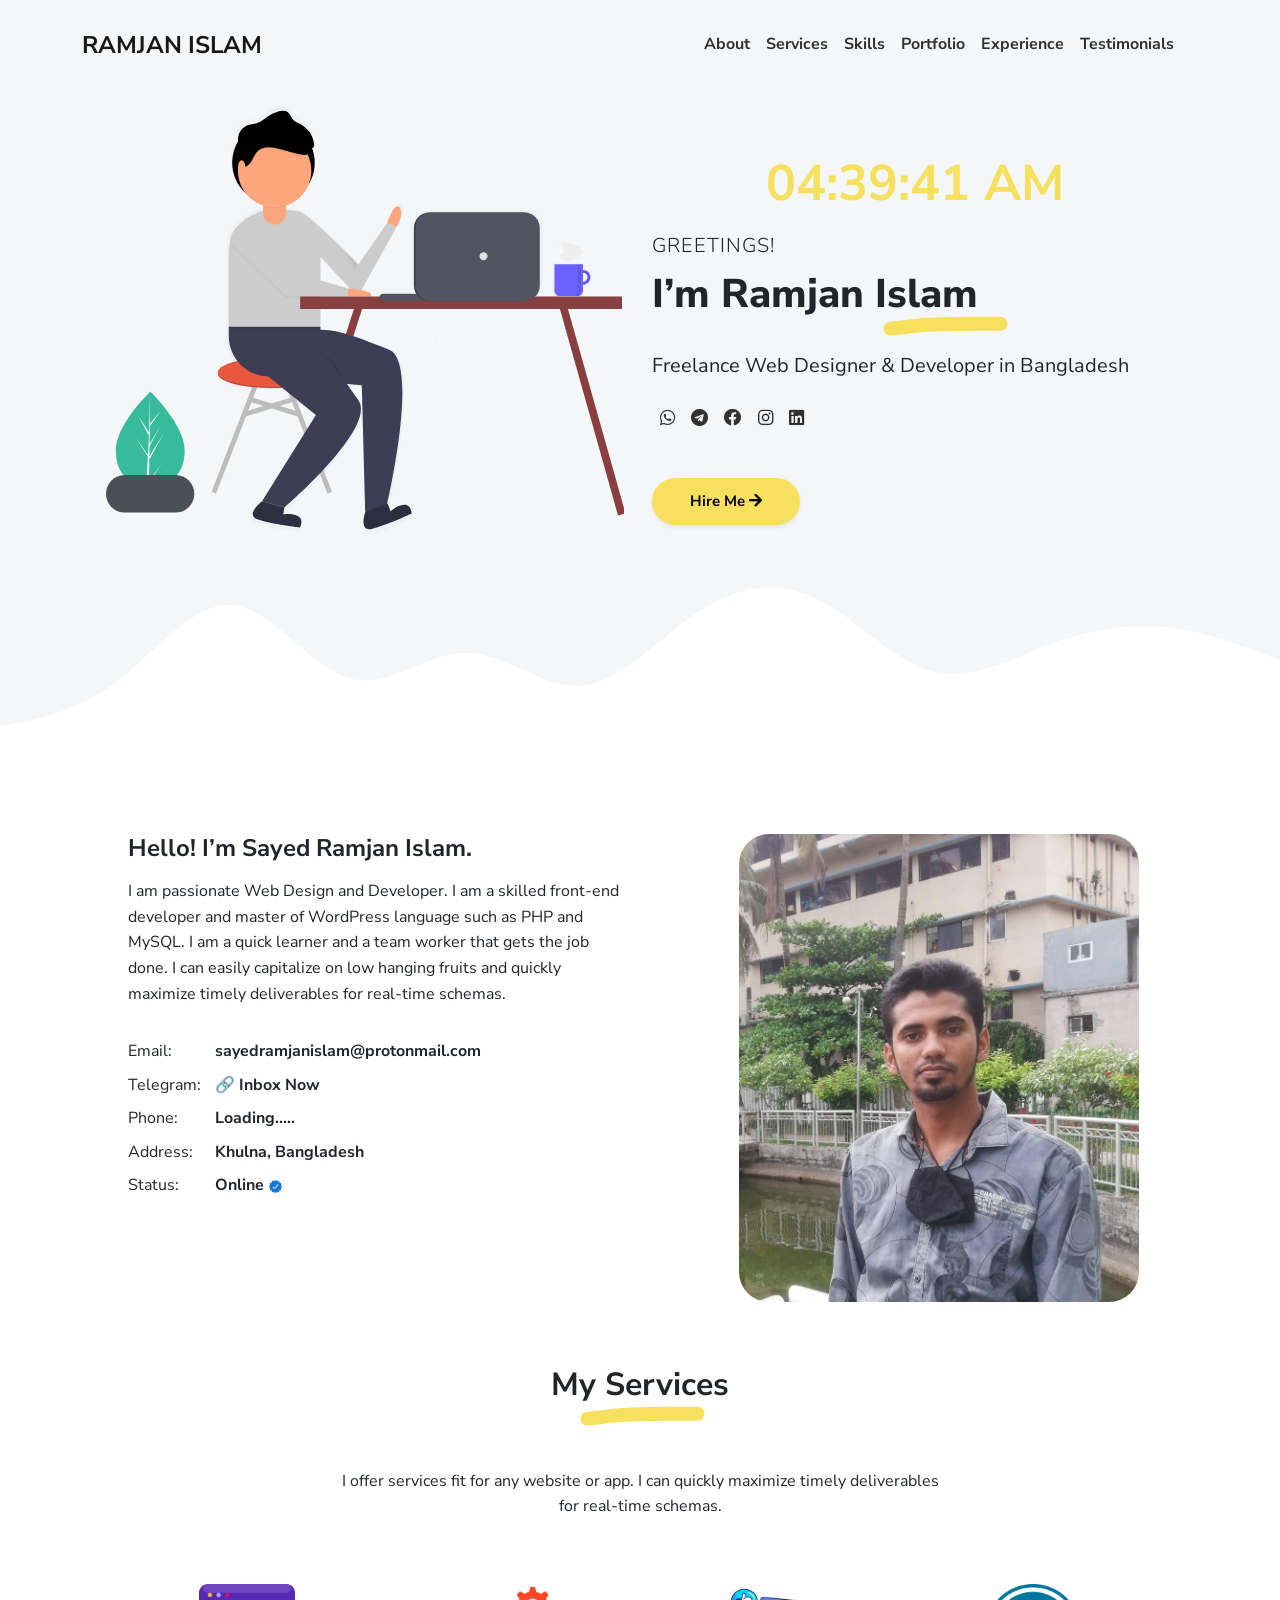
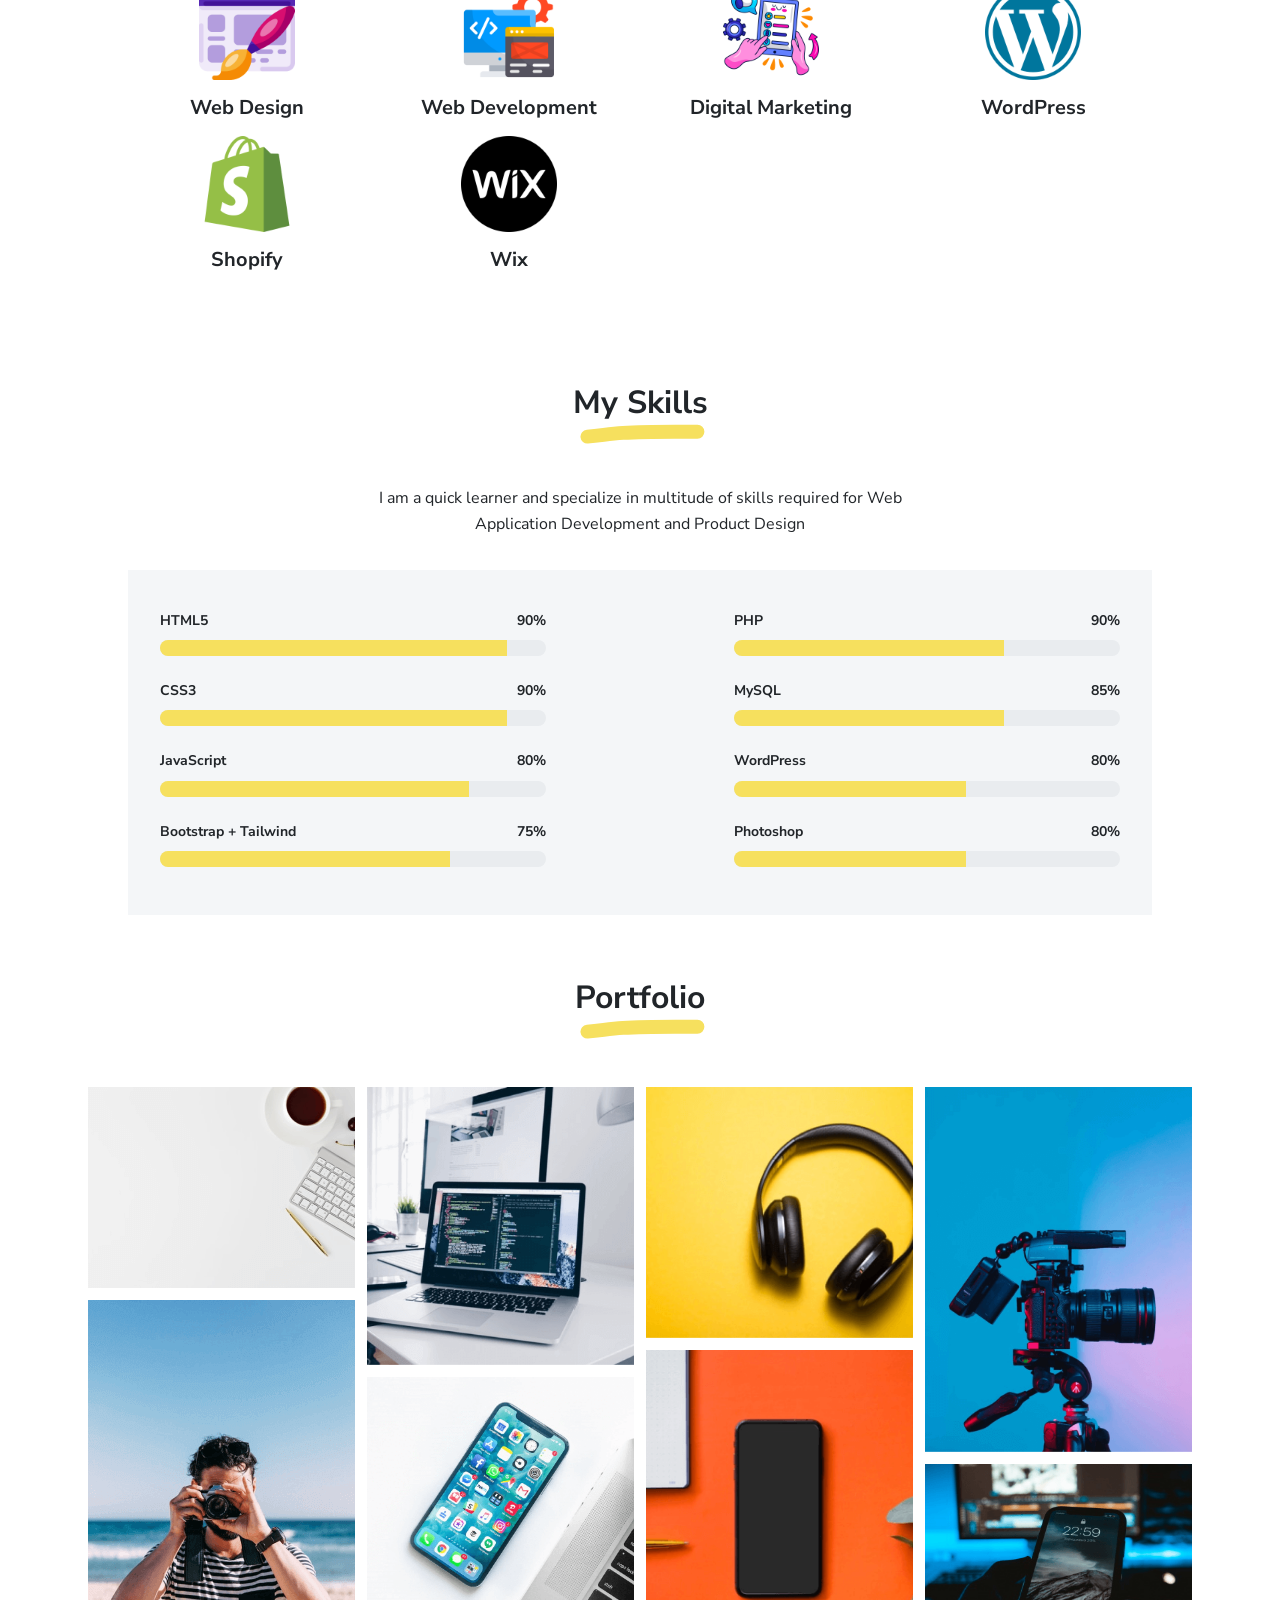
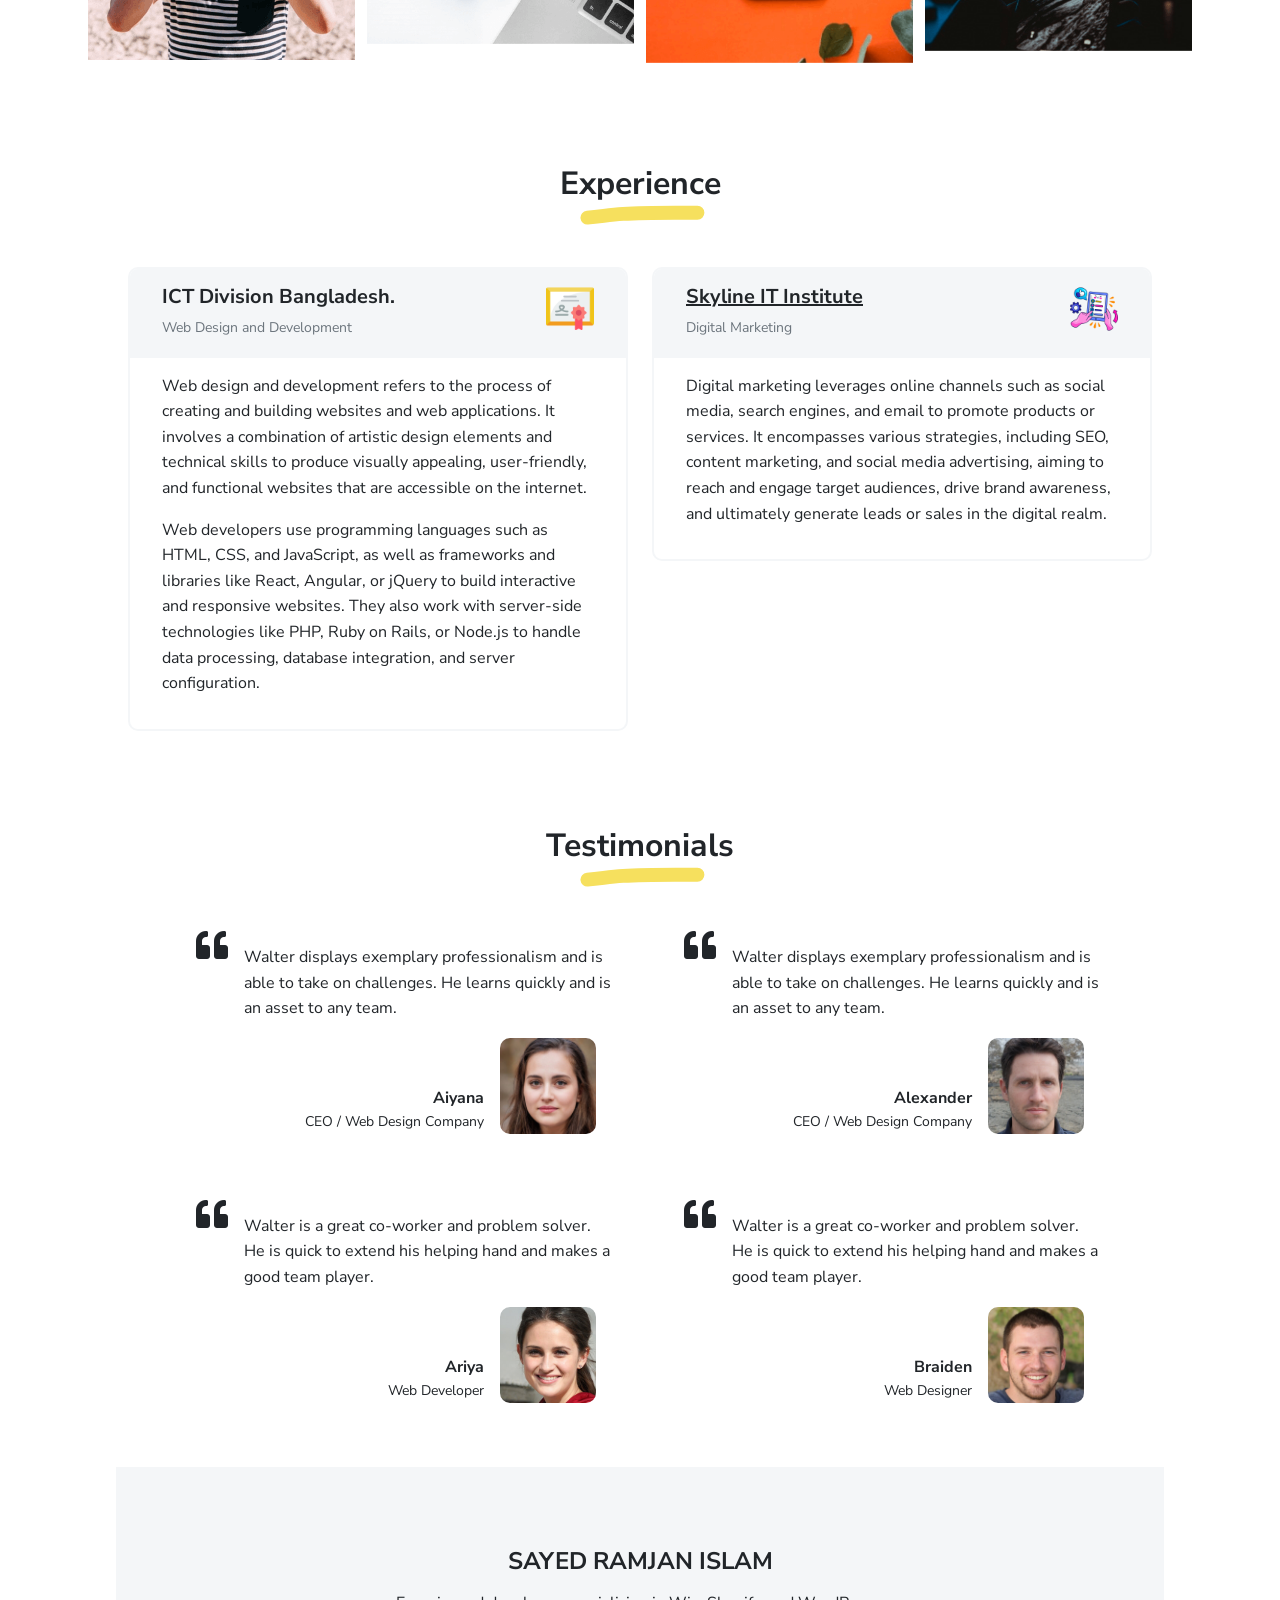
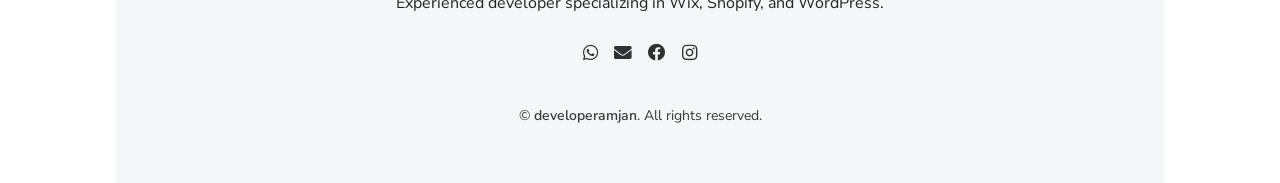
==== commit 739416d6: "new update" ====
--- a/index.html
+++ b/index.html
@@ -28,7 +28,7 @@
   <body id="top">
     <header class="bg-light">
       <nav class="navbar navbar-expand-lg navbar-light bg-light" id="header-nav" role="navigation">
-        <div class="container"><a class="link-dark navbar-brand site-title mb-0" href="https://sayedramjanislam.github.io/developer-profile/"> RAMJAN ISLAM </a>
+        <div class="container"><a class="link-dark navbar-brand site-title mb-0" href="https://developeramjan.github.io/developer-profile/"> RAMJAN ISLAM </a>
           <button class="navbar-toggler" type="button" data-bs-toggle="collapse" data-bs-target="#navbarSupportedContent" aria-controls="navbarSupportedContent" aria-expanded="false" aria-label="Toggle navigation"><span class="navbar-toggler-icon"></span></button>
           <div class="collapse navbar-collapse" id="navbarSupportedContent">
             <ul class="navbar-nav ms-auto me-2">
@@ -109,11 +109,11 @@
             <div class="social-nav" data-aos="fade-up" data-aos-delay="200">
               <nav role="navigation">
                 <ul class="nav justify-content-left">
-                  <li class="nav-item"><a class="nav-link" href="https://wa.me/+8801303057256" title="WhatsApp"><i class="fab fa-whatsapp"></i><span class="menu-title sr-only">WhatsApp</span></a></li>
+                  <li class="nav-item"><a class="nav-link" href="#" title="WhatsApp"><i class="fab fa-whatsapp"></i><span class="menu-title sr-only">WhatsApp</span></a></li>
                   <li class="nav-item"><a class="nav-link" href="#" title="Telegram"><i class="fab fa-telegram"></i><span class="menu-title sr-only">Telegram</span></a></li>
-                  <li class="nav-item"><a class="nav-link" href="https://www.facebook.com/sayedramjanislam.official" title="Facebook"><i class="fab fa-facebook"></i><span class="menu-title sr-only">Facebook</span></a></li>
-                  <li class="nav-item"><a class="nav-link" href="https://www.instagram.com/sayedramjanislam.official" title="Instagram"><i class="fab fa-instagram"></i><span class="menu-title sr-only">instagram</span></a></li>
-                  <li class="nav-item"><a class="nav-link" href="#" title="Linkedin"><i class="fab fa-linkedin"></i><span class="menu-title sr-only">linkedin</span></a></li>
+                  <li class="nav-item"><a class="nav-link" href="https://www.facebook.com/developeramjan" title="Facebook"><i class="fab fa-facebook"></i><span class="menu-title sr-only">Facebook</span></a></li>
+                  <li class="nav-item"><a class="nav-link" href="https://www.instagram.com/developeramjan" title="Instagram"><i class="fab fa-instagram"></i><span class="menu-title sr-only">instagram</span></a></li>
+                  <li class="nav-item"><a class="nav-link" href="https://www.linkedin.com/in/sayed-ramjan-islam/" title="Linkedin"><i class="fab fa-linkedin"></i><span class="menu-title sr-only">linkedin</span></a></li>
                 </ul>
               </nav>
             </div>
@@ -148,7 +148,7 @@
             <div class="pb-1">Phone:</div>
           </div>
           <div class="col-sm-10">
-            <div class="pb-1 fw-bolder"><a href="https://wa.me/+8801303057256" style="text-decoration: none;"> +880 1303 057 256 </a></div>
+            <div class="pb-1 fw-bolder"><a href="#" style="text-decoration: none;"> Loading..... </a></div>
           </div>
           <div class="col-sm-2">
             <div class="pb-1">Address:</div>
@@ -424,16 +424,16 @@
       <div class="social-nav">
         <nav role="navigation">
           <ul class="nav justify-content-center">
-            <li class="nav-item"><a class="nav-link" href="https://wa.me/+8801303057256" title="WhatsApp"><i class="fab fa-whatsapp"></i><span class="menu-title sr-only">WhatsApp</span></a></li>
+            <li class="nav-item"><a class="nav-link" href="#" title="WhatsApp"><i class="fab fa-whatsapp"></i><span class="menu-title sr-only">WhatsApp</span></a></li>
             <li class="nav-item"><a class="nav-link" href="mailto:sayedramjanislam@protonmail.com" title="E-Mail"><i class="fa fa-envelope"></i><span class="menu-title sr-only"> E-Mail </span></a></li>
-            <li class="nav-item"><a class="nav-link" href="https://www.facebook.com/sayedramjanislam.official" title="Facebook"><i class="fab fa-facebook"></i><span class="menu-title sr-only">Facebook</span></a></li>
-            <li class="nav-item"><a class="nav-link" href="https://www.instagram.com/sayedramjanislam.official" title="Instagram"><i class="fab fa-instagram"></i><span class="menu-title sr-only">instagram</span></a></li>
+            <li class="nav-item"><a class="nav-link" href="https://www.facebook.com/developeramjan" title="Facebook"><i class="fab fa-facebook"></i><span class="menu-title sr-only">Facebook</span></a></li>
+            <li class="nav-item"><a class="nav-link" href="https://www.instagram.com/developeramjan" title="Instagram"><i class="fab fa-instagram"></i><span class="menu-title sr-only">instagram</span></a></li>
           </ul>
         </nav>
       </div>
     </div>
     <div class="text-small text-secondary">
-      <div class="mb-1">&copy; <a style="text-decoration: none;" href="https://www.facebook.com/sayedramjanislam.official">developeramjan</a>. All rights reserved.</div>
+      <div class="mb-1">&copy; <a style="text-decoration: none;" href="https://www.facebook.com/developeramjan">developeramjan</a>. All rights reserved.</div>
       <div>
         <!--SAYED RAMJAN ISLAM-->
     </div>
